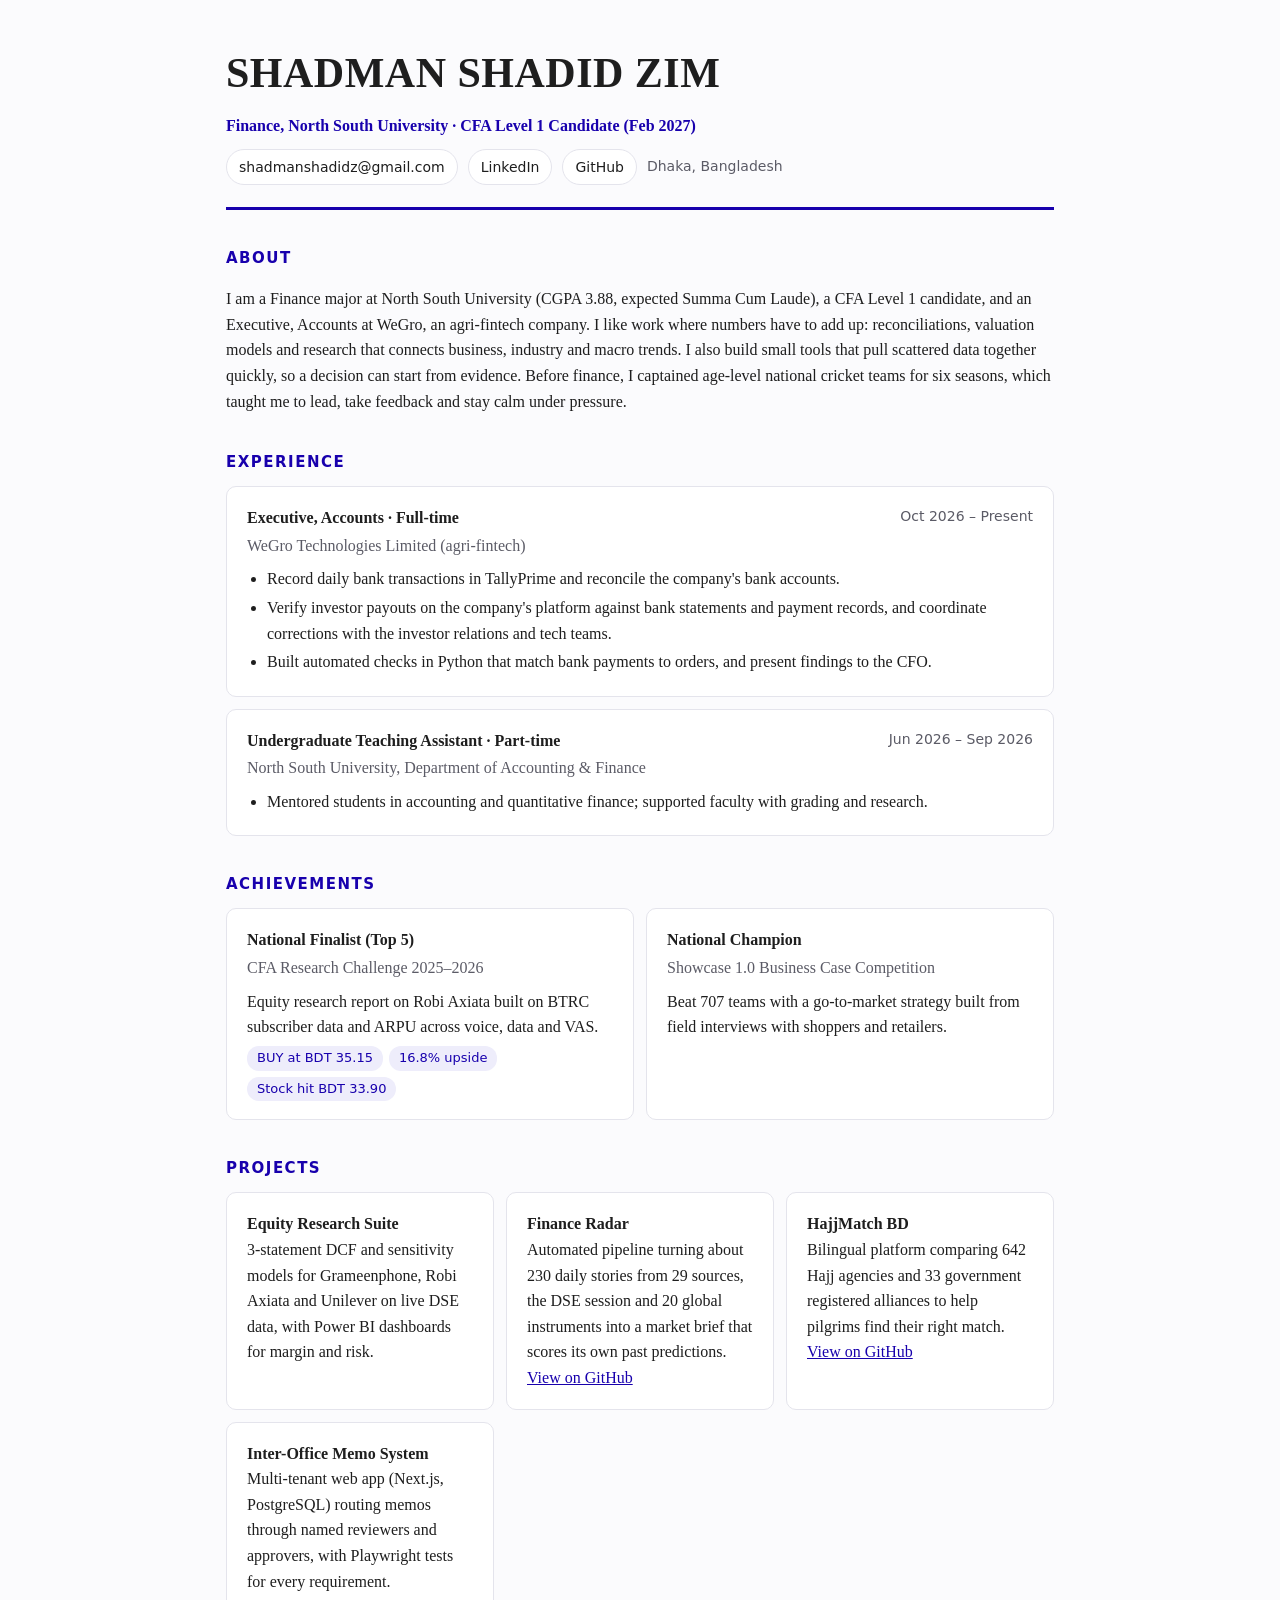
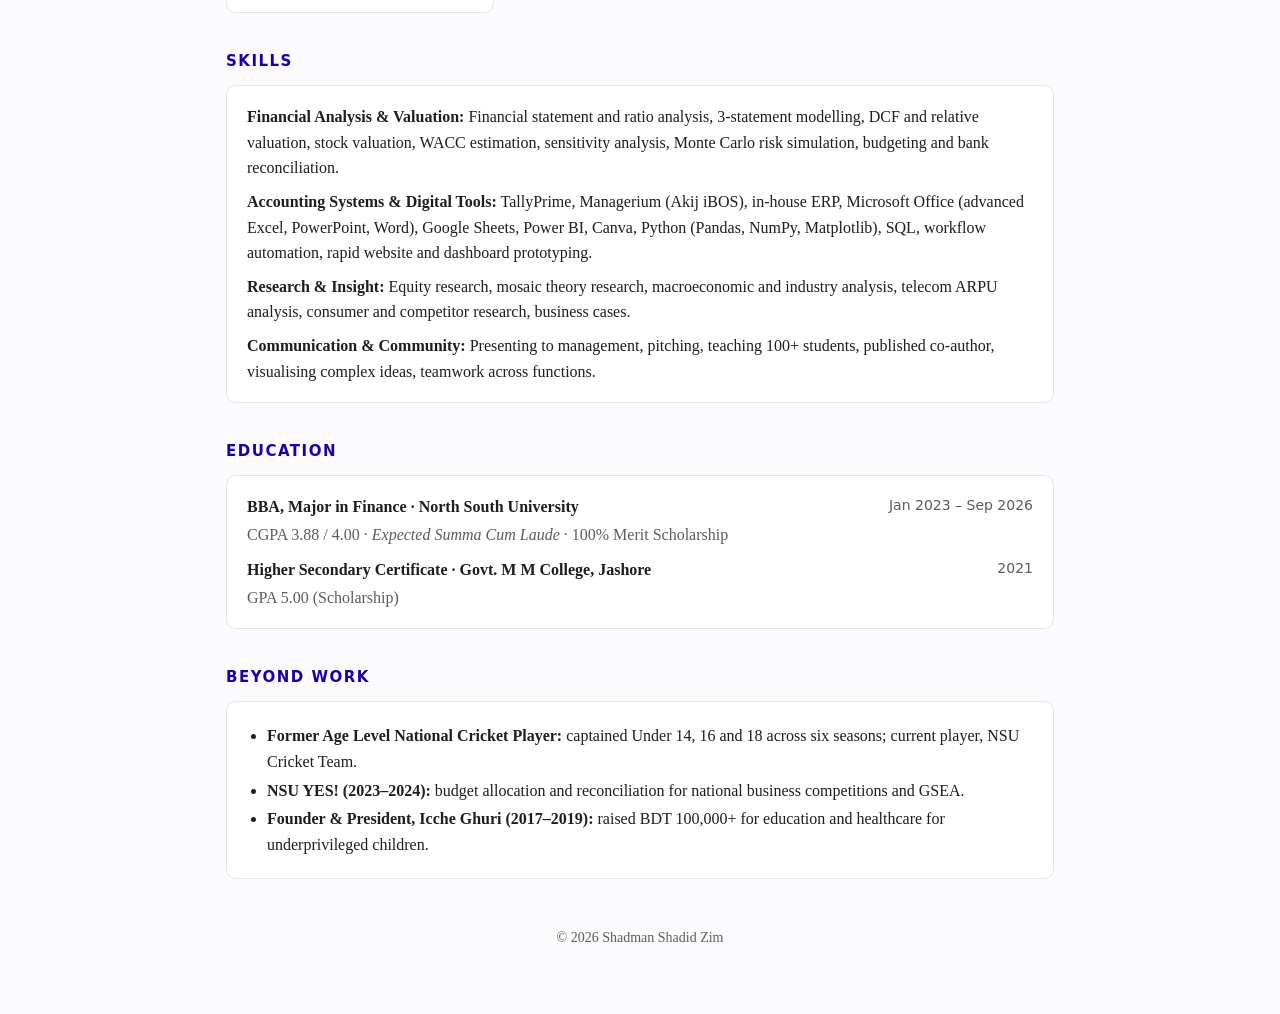
==== index.html @ 45432841 "Personal website Co-Authored-By: Claude Opus 5.5 <noreply@anthropic.com>" ====
<!doctype html>
<html lang="en">
<head>
<meta charset="utf-8">
<meta name="viewport" content="width=device-width, initial-scale=1">
<title>Shadman Shadid Zim</title>
<meta name="description" content="Shadman Shadid Zim: Finance graduate, North South University. CFA Level 1 candidate. Accounts, valuation and equity research, and fast-built finance tools.">
<style>
:root{--bg:#fbfbfd;--card:#ffffff;--ink:#1e1e1e;--muted:#5b5b66;--line:#e4e4ec;--accent:#1800ad;--soft:#eeedfb}
@media (prefers-color-scheme:dark){:root{--bg:#111118;--card:#191922;--ink:#ececf1;--muted:#a3a3b3;--line:#2c2c3a;--accent:#8f86ff;--soft:#22213a}}
*{box-sizing:border-box}
body{margin:0;background:var(--bg);color:var(--ink);font:16px/1.6 Georgia,"Times New Roman",serif}
.wrap{max-width:860px;margin:0 auto;padding:40px 16px 64px}
header{border-bottom:3px solid var(--accent);padding-bottom:22px;margin-bottom:8px}
h1{font-size:clamp(28px,6vw,42px);margin:0;letter-spacing:.5px}
.tag{color:var(--accent);font-weight:bold;margin:6px 0 10px}
.links{display:flex;flex-wrap:wrap;gap:10px;font-family:system-ui,sans-serif;font-size:14px}
.links a{color:var(--ink);text-decoration:none;border:1px solid var(--line);background:var(--card);padding:6px 12px;border-radius:20px}
.links a:hover{border-color:var(--accent);color:var(--accent)}
h2{font-size:15px;letter-spacing:1.5px;text-transform:uppercase;color:var(--accent);margin:36px 0 12px;font-family:system-ui,sans-serif}
.card{background:var(--card);border:1px solid var(--line);border-radius:10px;padding:18px 20px;margin-bottom:12px}
.row{display:flex;justify-content:space-between;gap:12px;flex-wrap:wrap}
.row b{font-size:16px}
.date{color:var(--muted);font-family:system-ui,sans-serif;font-size:14px;white-space:nowrap}
.org{color:var(--muted);margin:2px 0 8px}
ul{margin:6px 0 0;padding-left:20px}
li{margin:3px 0}
.grid{display:grid;grid-template-columns:repeat(auto-fit,minmax(240px,1fr));gap:12px}
.grid .card{margin:0}
.card a{color:var(--accent)}
.stat{display:inline-block;background:var(--soft);color:var(--accent);font-family:system-ui,sans-serif;font-size:13px;padding:2px 10px;border-radius:12px;margin:6px 6px 0 0}
.skills p{margin:0 0 8px}
footer{margin-top:48px;color:var(--muted);font-size:14px;text-align:center}
</style>
</head>
<body>
<div class="wrap">
<header>
  <h1>SHADMAN SHADID ZIM</h1>
  <div class="tag">Finance, North South University · CFA Level 1 Candidate (Feb 2027)</div>
  <div class="links">
    <a href="mailto:shadmanshadidz@gmail.com">shadmanshadidz@gmail.com</a>
    <a href="https://linkedin.com/in/shadman-shadid-zim-642978270">LinkedIn</a>
    <a href="https://github.com/Shadman-Shadid-Zim">GitHub</a>
    <span style="padding:6px 0;color:var(--muted)">Dhaka, Bangladesh</span>
  </div>
</header>

<h2>About</h2>
<p>I am a Finance major at North South University (CGPA 3.88, expected Summa Cum Laude), a CFA Level 1 candidate, and an Executive, Accounts at WeGro, an agri-fintech company. I like work where numbers have to add up: reconciliations, valuation models and research that connects business, industry and macro trends. I also build small tools that pull scattered data together quickly, so a decision can start from evidence. Before finance, I captained age-level national cricket teams for six seasons, which taught me to lead, take feedback and stay calm under pressure.</p>

<h2>Experience</h2>
<div class="card">
  <div class="row"><b>Executive, Accounts · Full-time</b><span class="date">Oct 2026 – Present</span></div>
  <div class="org">WeGro Technologies Limited (agri-fintech)</div>
  <ul>
    <li>Record daily bank transactions in TallyPrime and reconcile the company's bank accounts.</li>
    <li>Verify investor payouts on the company's platform against bank statements and payment records, and coordinate corrections with the investor relations and tech teams.</li>
    <li>Built automated checks in Python that match bank payments to orders, and present findings to the CFO.</li>
  </ul>
</div>
<div class="card">
  <div class="row"><b>Undergraduate Teaching Assistant · Part-time</b><span class="date">Jun 2026 – Sep 2026</span></div>
  <div class="org">North South University, Department of Accounting &amp; Finance</div>
  <ul><li>Mentored students in accounting and quantitative finance; supported faculty with grading and research.</li></ul>
</div>

<h2>Achievements</h2>
<div class="grid">
  <div class="card">
    <b>National Finalist (Top 5)</b><div class="org">CFA Research Challenge 2025–2026</div>
    Equity research report on Robi Axiata built on BTRC subscriber data and ARPU across voice, data and VAS.
    <div><span class="stat">BUY at BDT 35.15</span><span class="stat">16.8% upside</span><span class="stat">Stock hit BDT 33.90</span></div>
  </div>
  <div class="card">
    <b>National Champion</b><div class="org">Showcase 1.0 Business Case Competition</div>
    Beat 707 teams with a go-to-market strategy built from field interviews with shoppers and retailers.
  </div>
</div>

<h2>Projects</h2>
<div class="grid">
  <div class="card"><b>Equity Research Suite</b><br>3-statement DCF and sensitivity models for Grameenphone, Robi Axiata and Unilever on live DSE data, with Power BI dashboards for margin and risk.</div>
  <div class="card"><b>Finance Radar</b><br>Automated pipeline turning about 230 daily stories from 29 sources, the DSE session and 20 global instruments into a market brief that scores its own past predictions.<br><a href="https://github.com/shadmanshadidzim3-commits/Finance_Radar">View on GitHub</a></div>
  <div class="card"><b>HajjMatch BD</b><br>Bilingual platform comparing 642 Hajj agencies and 33 government registered alliances to help pilgrims find their right match.<br><a href="https://github.com/Shadman-Shadid-Zim/hajjmatch-bd">View on GitHub</a></div>
  <div class="card"><b>Inter-Office Memo System</b><br>Multi-tenant web app (Next.js, PostgreSQL) routing memos through named reviewers and approvers, with Playwright tests for every requirement.</div>
</div>

<h2>Skills</h2>
<div class="card skills">
  <p><b>Financial Analysis &amp; Valuation:</b> Financial statement and ratio analysis, 3-statement modelling, DCF and relative valuation, stock valuation, WACC estimation, sensitivity analysis, Monte Carlo risk simulation, budgeting and bank reconciliation.</p>
  <p><b>Accounting Systems &amp; Digital Tools:</b> TallyPrime, Managerium (Akij iBOS), in-house ERP, Microsoft Office (advanced Excel, PowerPoint, Word), Google Sheets, Power BI, Canva, Python (Pandas, NumPy, Matplotlib), SQL, workflow automation, rapid website and dashboard prototyping.</p>
  <p><b>Research &amp; Insight:</b> Equity research, mosaic theory research, macroeconomic and industry analysis, telecom ARPU analysis, consumer and competitor research, business cases.</p>
  <p style="margin:0"><b>Communication &amp; Community:</b> Presenting to management, pitching, teaching 100+ students, published co-author, visualising complex ideas, teamwork across functions.</p>
</div>

<h2>Education</h2>
<div class="card">
  <div class="row"><b>BBA, Major in Finance · North South University</b><span class="date">Jan 2023 – Sep 2026</span></div>
  <div class="org">CGPA 3.88 / 4.00 · <i>Expected Summa Cum Laude</i> · 100% Merit Scholarship</div>
  <div class="row" style="margin-top:10px"><b>Higher Secondary Certificate · Govt. M M College, Jashore</b><span class="date">2021</span></div>
  <div class="org" style="margin-bottom:0">GPA 5.00 (Scholarship)</div>
</div>

<h2>Beyond work</h2>
<div class="card">
  <ul style="margin:0">
    <li><b>Former Age Level National Cricket Player:</b> captained Under 14, 16 and 18 across six seasons; current player, NSU Cricket Team.</li>
    <li><b>NSU YES! (2023–2024):</b> budget allocation and reconciliation for national business competitions and GSEA.</li>
    <li><b>Founder &amp; President, Icche Ghuri (2017–2019):</b> raised BDT 100,000+ for education and healthcare for underprivileged children.</li>
  </ul>
</div>

<footer>© 2026 Shadman Shadid Zim</footer>
</div>
</body>
</html>
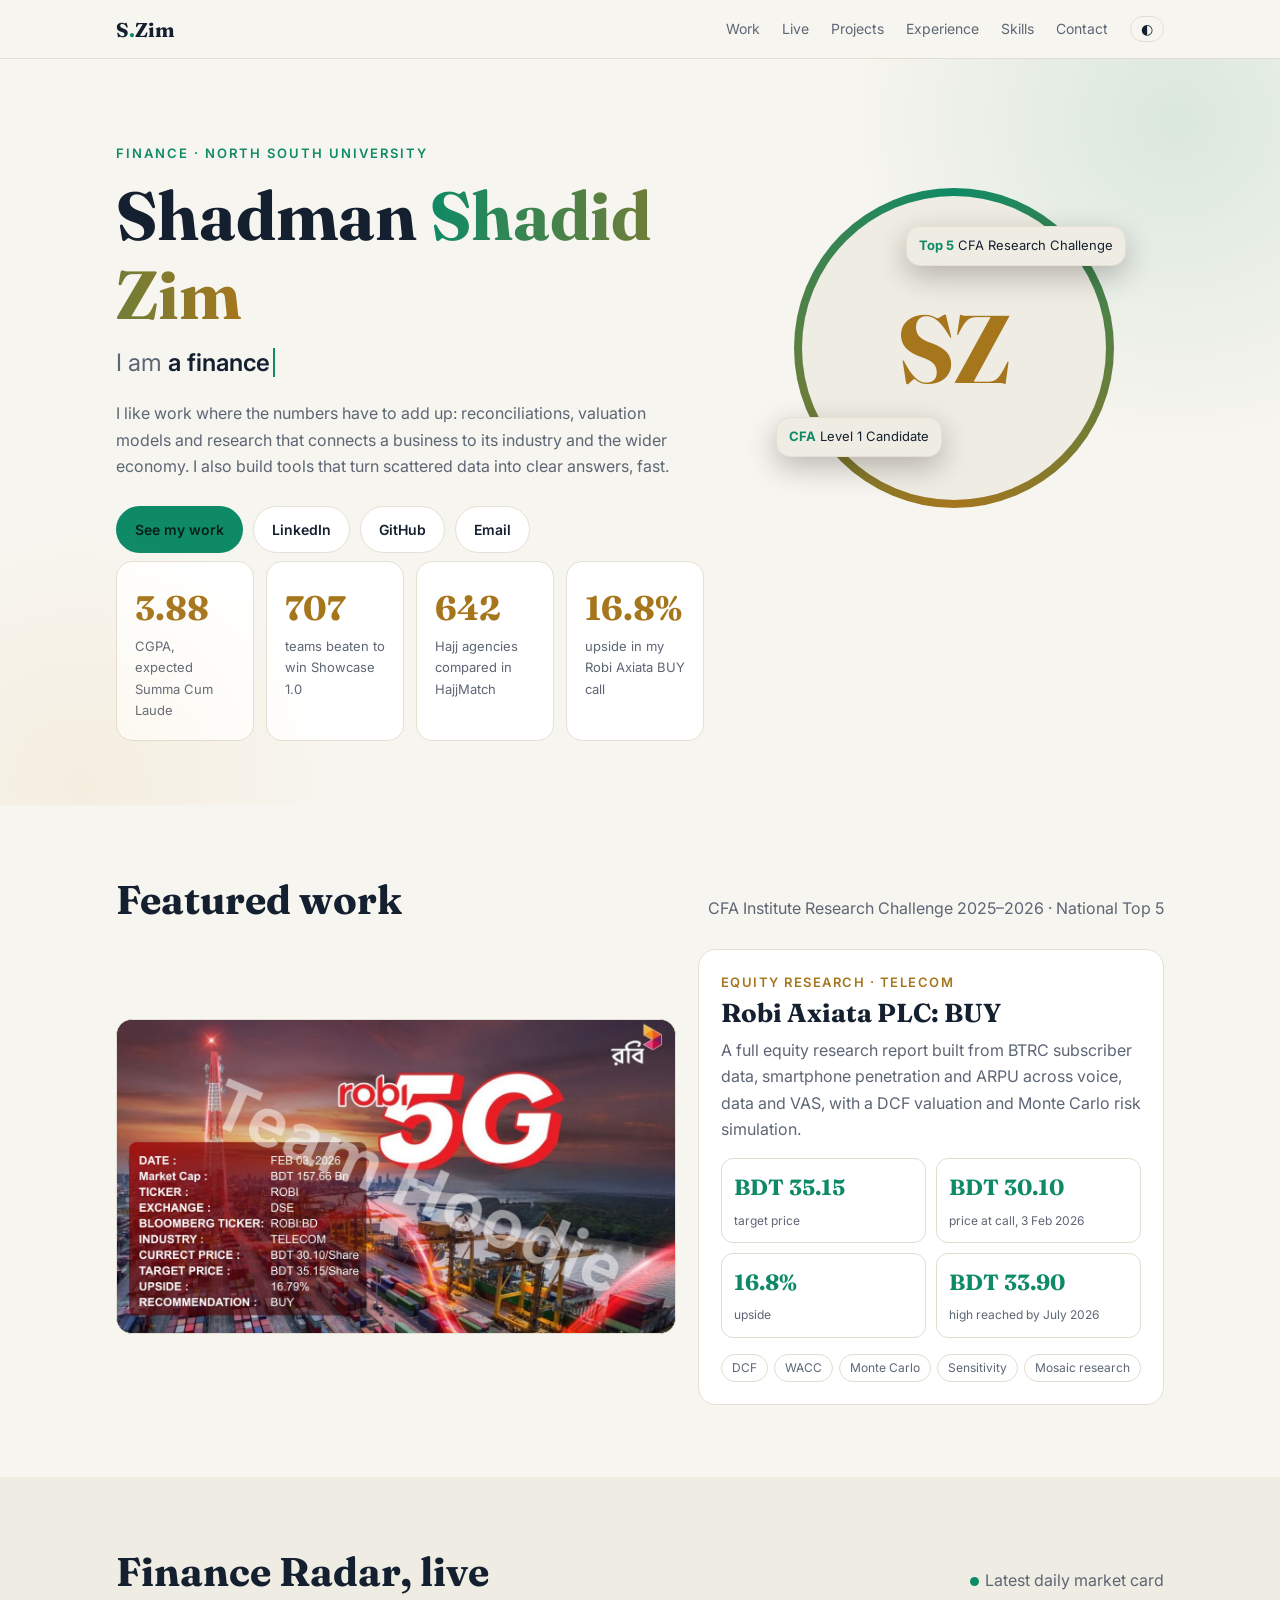
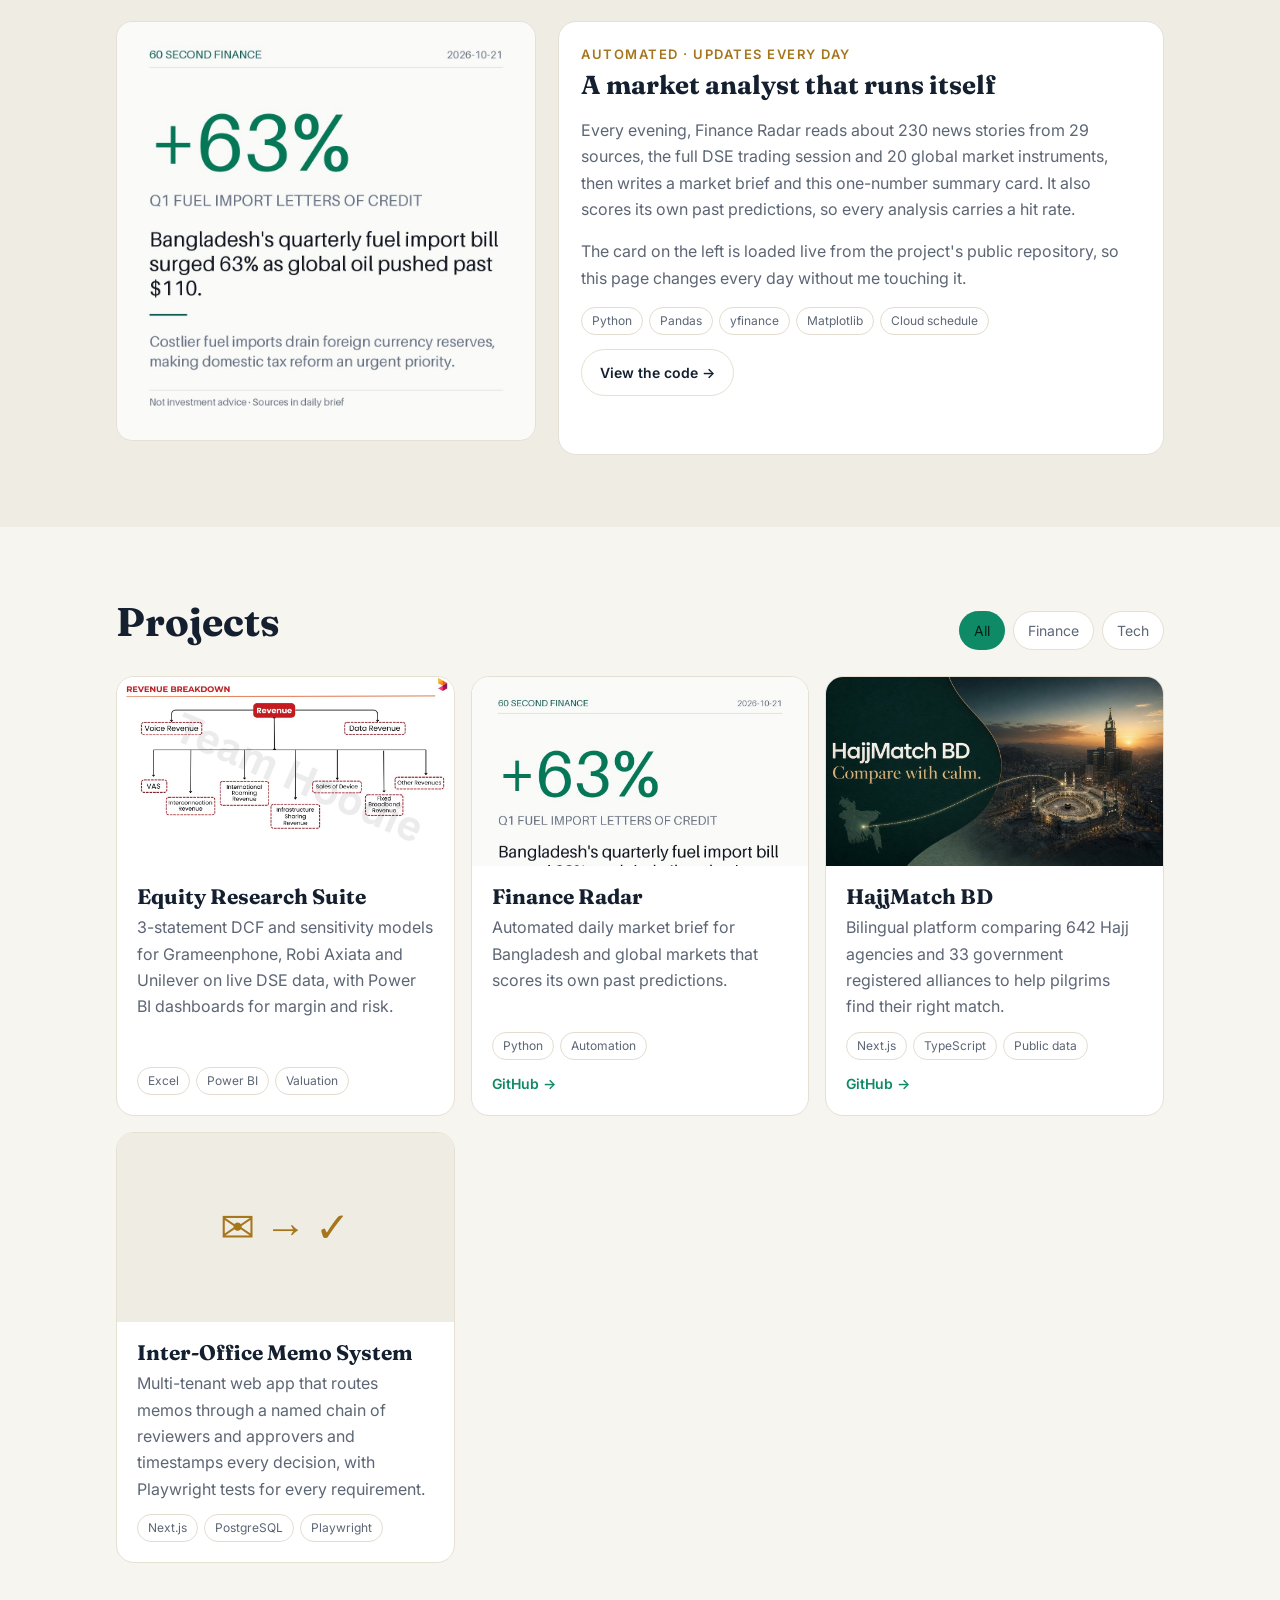
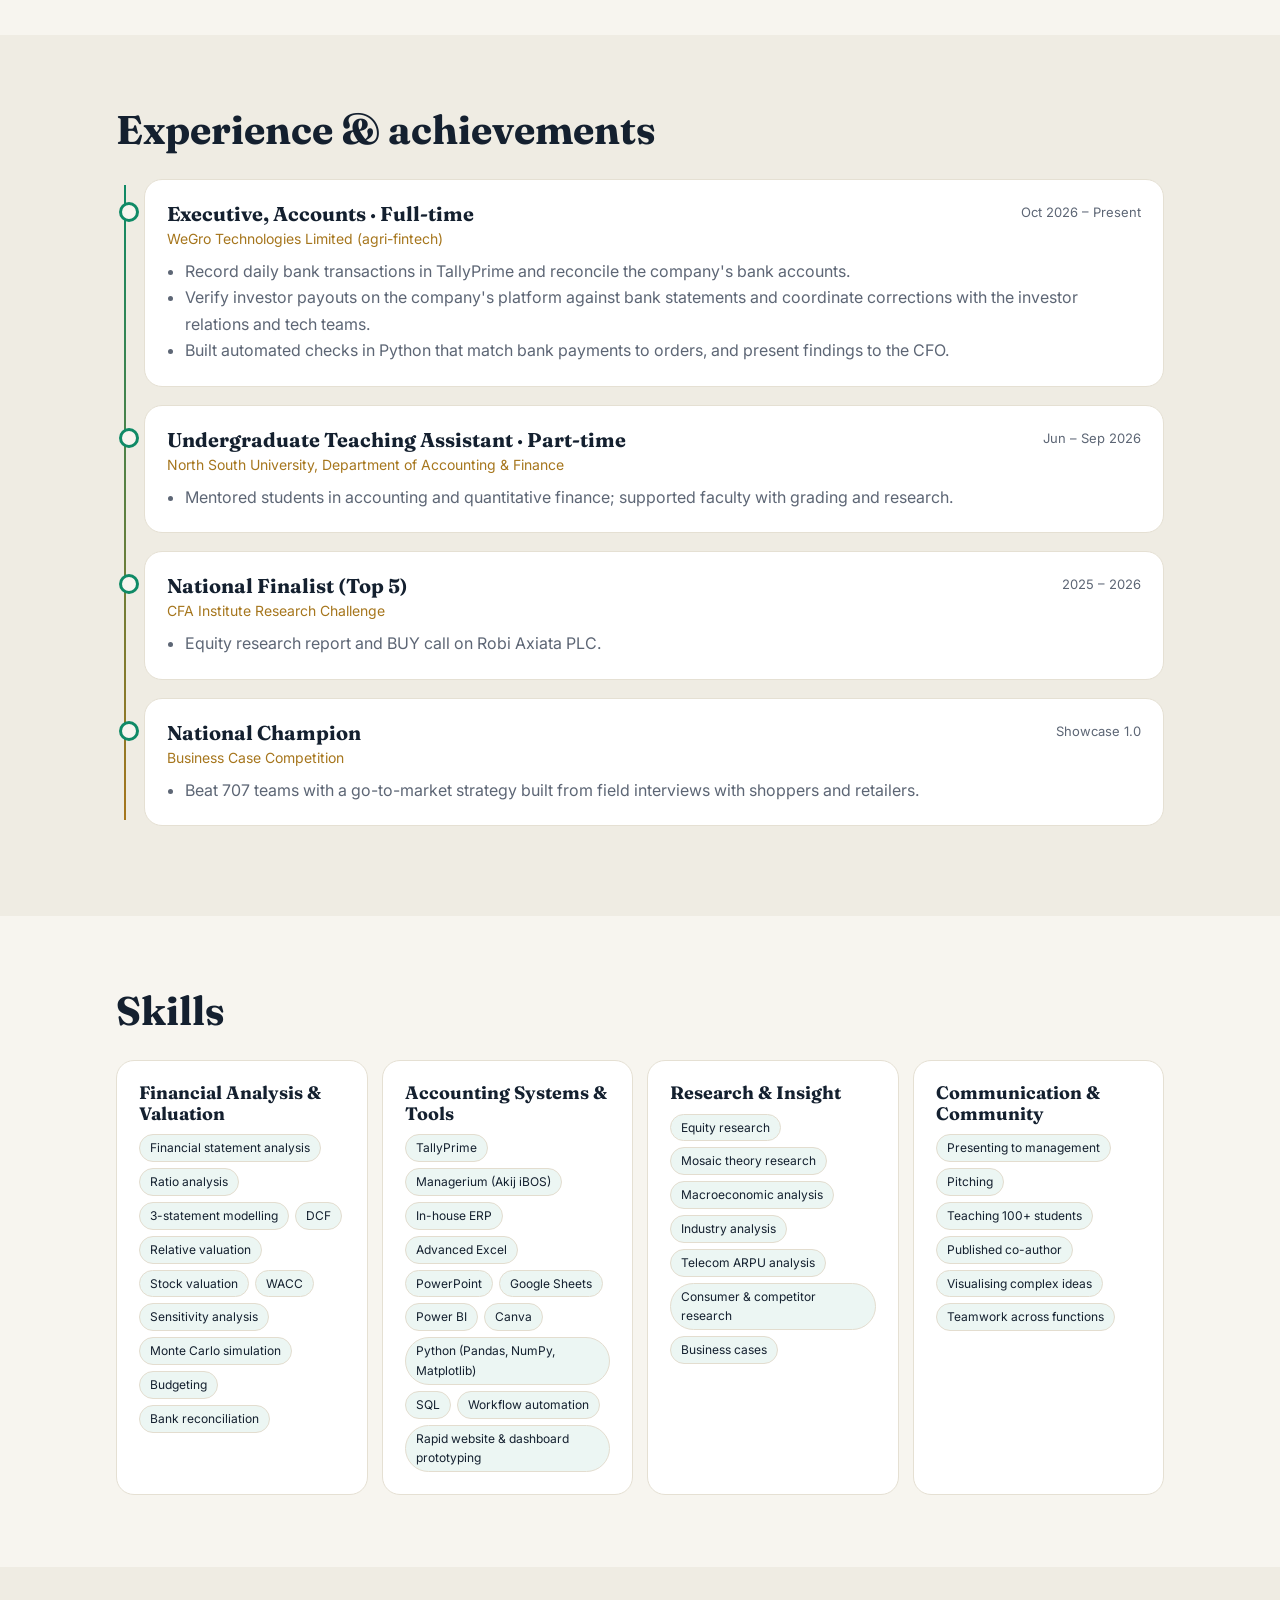
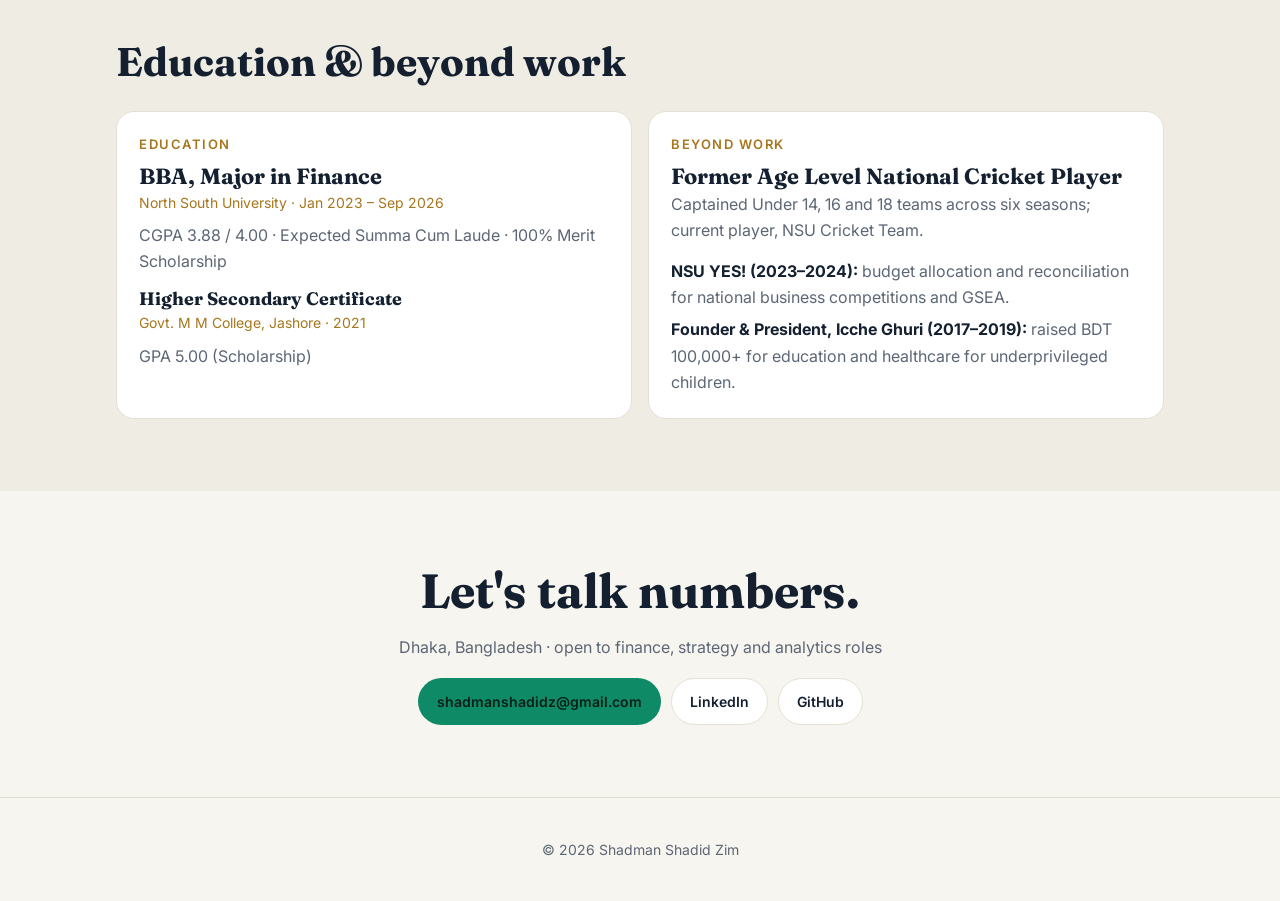
==== commit 5566d660: "Redesign: dark emerald/gold theme, project images, live Finance Radar cards, animations Co-Authored-" ====
--- a/index.html
+++ b/index.html
@@ -4,114 +4,392 @@
 <meta charset="utf-8">
 <meta name="viewport" content="width=device-width, initial-scale=1">
 <title>Shadman Shadid Zim</title>
-<meta name="description" content="Shadman Shadid Zim: Finance graduate, North South University. CFA Level 1 candidate. Accounts, valuation and equity research, and fast-built finance tools.">
+<meta name="description" content="Shadman Shadid Zim: Finance graduate from North South University, CFA Level 1 candidate, equity researcher and builder of finance tools.">
+<meta property="og:title" content="Shadman Shadid Zim">
+<meta property="og:description" content="Finance, valuation and equity research, plus fast-built finance tools.">
+<meta property="og:image" content="https://shadman-shadid-zim.github.io/assets/robi-cover.jpg">
+<link rel="preconnect" href="https://fonts.googleapis.com">
+<link rel="preconnect" href="https://fonts.gstatic.com" crossorigin>
+<link href="https://fonts.googleapis.com/css2?family=Fraunces:opsz,wght@9..144,500;9..144,700&family=Inter:wght@400;500;600&display=swap" rel="stylesheet">
 <style>
-:root{--bg:#fbfbfd;--card:#ffffff;--ink:#1e1e1e;--muted:#5b5b66;--line:#e4e4ec;--accent:#1800ad;--soft:#eeedfb}
-@media (prefers-color-scheme:dark){:root{--bg:#111118;--card:#191922;--ink:#ececf1;--muted:#a3a3b3;--line:#2c2c3a;--accent:#8f86ff;--soft:#22213a}}
+:root{
+  --bg:#0b1220; --bg2:#0f1a2e; --card:rgba(255,255,255,.04); --card-b:rgba(255,255,255,.09);
+  --ink:#eef2f7; --muted:#9aa7bb; --emerald:#2dd4a0; --gold:#e8c27a; --line:rgba(255,255,255,.08);
+  --glow:rgba(45,212,160,.18);
+}
+@media (prefers-color-scheme:light){:root:not([data-theme="dark"]){
+  --bg:#f7f5ef; --bg2:#efece3; --card:#ffffff; --card-b:#e5e0d3; --ink:#14202f; --muted:#5d6675;
+  --emerald:#0f8a66; --gold:#a6761d; --line:#e3ddcf; --glow:rgba(15,138,102,.12)}}
+:root[data-theme="light"]{
+  --bg:#f7f5ef; --bg2:#efece3; --card:#ffffff; --card-b:#e5e0d3; --ink:#14202f; --muted:#5d6675;
+  --emerald:#0f8a66; --gold:#a6761d; --line:#e3ddcf; --glow:rgba(15,138,102,.12)}
 *{box-sizing:border-box}
-body{margin:0;background:var(--bg);color:var(--ink);font:16px/1.6 Georgia,"Times New Roman",serif}
-.wrap{max-width:860px;margin:0 auto;padding:40px 16px 64px}
-header{border-bottom:3px solid var(--accent);padding-bottom:22px;margin-bottom:8px}
-h1{font-size:clamp(28px,6vw,42px);margin:0;letter-spacing:.5px}
-.tag{color:var(--accent);font-weight:bold;margin:6px 0 10px}
-.links{display:flex;flex-wrap:wrap;gap:10px;font-family:system-ui,sans-serif;font-size:14px}
-.links a{color:var(--ink);text-decoration:none;border:1px solid var(--line);background:var(--card);padding:6px 12px;border-radius:20px}
-.links a:hover{border-color:var(--accent);color:var(--accent)}
-h2{font-size:15px;letter-spacing:1.5px;text-transform:uppercase;color:var(--accent);margin:36px 0 12px;font-family:system-ui,sans-serif}
-.card{background:var(--card);border:1px solid var(--line);border-radius:10px;padding:18px 20px;margin-bottom:12px}
-.row{display:flex;justify-content:space-between;gap:12px;flex-wrap:wrap}
-.row b{font-size:16px}
-.date{color:var(--muted);font-family:system-ui,sans-serif;font-size:14px;white-space:nowrap}
-.org{color:var(--muted);margin:2px 0 8px}
-ul{margin:6px 0 0;padding-left:20px}
-li{margin:3px 0}
-.grid{display:grid;grid-template-columns:repeat(auto-fit,minmax(240px,1fr));gap:12px}
-.grid .card{margin:0}
-.card a{color:var(--accent)}
-.stat{display:inline-block;background:var(--soft);color:var(--accent);font-family:system-ui,sans-serif;font-size:13px;padding:2px 10px;border-radius:12px;margin:6px 6px 0 0}
-.skills p{margin:0 0 8px}
-footer{margin-top:48px;color:var(--muted);font-size:14px;text-align:center}
+html{scroll-behavior:smooth}
+body{margin:0;background:var(--bg);color:var(--ink);font:16px/1.65 Inter,system-ui,sans-serif;overflow-x:hidden}
+a{color:inherit}
+h1,h2,h3{font-family:Fraunces,Georgia,serif;line-height:1.15;margin:0}
+.wrap{max-width:1080px;margin:0 auto;padding:0 16px}
+/* nav */
+nav{position:sticky;top:0;z-index:20;backdrop-filter:blur(12px);background:color-mix(in srgb,var(--bg) 78%,transparent);border-bottom:1px solid var(--line)}
+nav .wrap{display:flex;align-items:center;justify-content:space-between;height:58px}
+.logo{font-family:Fraunces,serif;font-weight:700;font-size:20px;text-decoration:none}
+.logo span{color:var(--emerald)}
+.navlinks{display:flex;gap:22px;font-size:14px;align-items:center}
+.navlinks a{text-decoration:none;color:var(--muted)}
+.navlinks a:hover{color:var(--ink)}
+.themebtn{background:none;border:1px solid var(--line);color:var(--ink);border-radius:20px;padding:4px 10px;cursor:pointer;font-size:14px}
+@media(max-width:720px){.navlinks a{display:none}}
+/* hero */
+.hero{position:relative;padding:84px 0 64px;overflow:hidden}
+.hero:before{content:"";position:absolute;inset:-40% -20% auto auto;width:720px;height:720px;border-radius:50%;
+  background:radial-gradient(circle,var(--glow),transparent 65%);animation:float 14s ease-in-out infinite;pointer-events:none}
+.hero:after{content:"";position:absolute;left:-200px;bottom:-260px;width:560px;height:560px;border-radius:50%;
+  background:radial-gradient(circle,rgba(232,194,122,.13),transparent 65%);animation:float 18s ease-in-out infinite reverse;pointer-events:none}
+@keyframes float{50%{transform:translate(-40px,30px)}}
+.hero .wrap{position:relative;display:grid;grid-template-columns:1.4fr 1fr;gap:40px;align-items:center}
+@media(max-width:820px){.hero .wrap{grid-template-columns:1fr}.portrait{order:-1;max-width:220px}}
+.kicker{color:var(--emerald);font-weight:600;letter-spacing:2px;font-size:13px;text-transform:uppercase}
+.hero h1{font-size:clamp(40px,7vw,68px);margin:12px 0 10px}
+.hero h1 em{font-style:normal;background:linear-gradient(90deg,var(--emerald),var(--gold));-webkit-background-clip:text;background-clip:text;color:transparent}
+.typed{font-size:clamp(18px,2.6vw,24px);color:var(--muted);min-height:1.6em}
+.typed b{color:var(--ink);font-weight:600;border-right:2px solid var(--emerald);padding-right:3px;animation:blink 1s step-end infinite}
+@keyframes blink{50%{border-color:transparent}}
+.lead{max-width:560px;color:var(--muted);margin:18px 0 26px}
+.btns{display:flex;flex-wrap:wrap;gap:10px}
+.btn{display:inline-flex;align-items:center;gap:8px;padding:11px 18px;border-radius:999px;text-decoration:none;font-weight:600;font-size:14px;border:1px solid var(--card-b);background:var(--card);transition:transform .2s,border-color .2s}
+.btn:hover{transform:translateY(-2px);border-color:var(--emerald)}
+.btn.primary{background:var(--emerald);color:#062018;border-color:transparent}
+.portrait{position:relative;justify-self:center;width:100%;max-width:320px;aspect-ratio:1}
+.portrait .ring{position:absolute;inset:0;border-radius:50%;padding:3px;background:conic-gradient(var(--emerald),var(--gold),var(--emerald));animation:spin 10s linear infinite}
+@keyframes spin{to{transform:rotate(360deg)}}
+.portrait .face{position:absolute;inset:8px;border-radius:50%;background:var(--bg2);display:grid;place-items:center;overflow:hidden;
+  font-family:Fraunces,serif;font-size:96px;font-weight:700;color:var(--gold)}
+.portrait .face img{width:100%;height:100%;object-fit:cover}
+.badge{position:absolute;background:var(--bg2);border:1px solid var(--card-b);border-radius:14px;padding:8px 12px;font-size:13px;box-shadow:0 10px 30px rgba(0,0,0,.25)}
+.badge b{color:var(--emerald)}
+.b1{left:-18px;bottom:16%}.b2{right:-12px;top:12%}
+/* stats */
+.stats{display:grid;grid-template-columns:repeat(4,1fr);gap:12px;margin-top:8px}
+@media(max-width:720px){.stats{grid-template-columns:repeat(2,1fr)}}
+.stat{background:var(--card);border:1px solid var(--card-b);border-radius:16px;padding:18px}
+.stat .n{font-family:Fraunces,serif;font-size:34px;font-weight:700;color:var(--gold)}
+.stat .l{color:var(--muted);font-size:13px}
+/* sections */
+section{padding:72px 0}
+.sh{display:flex;align-items:baseline;justify-content:space-between;gap:12px;margin-bottom:26px;flex-wrap:wrap}
+.sh h2{font-size:clamp(28px,4vw,40px)}
+.sh p{color:var(--muted);margin:0}
+.card{background:var(--card);border:1px solid var(--card-b);border-radius:18px;padding:22px}
+.reveal{opacity:0;transform:translateY(24px);transition:opacity .7s ease,transform .7s ease}
+.reveal.in{opacity:1;transform:none}
+/* featured */
+.feature{display:grid;grid-template-columns:minmax(0,1.2fr) minmax(0,1fr);gap:22px;align-items:stretch}
+@media(max-width:820px){.feature{grid-template-columns:1fr}}
+.shot{border-radius:16px;overflow:hidden;border:1px solid var(--card-b);position:relative;background:#000}
+.shot img{display:block;width:100%;height:100%;object-fit:cover;transition:transform .6s}
+.shot:hover img{transform:scale(1.04)}
+.swap{position:relative;aspect-ratio:16/9;min-width:0;align-self:center;width:100%}
+.swap img{position:absolute;inset:0;opacity:0;transition:opacity 1s}
+.swap img.on{opacity:1}
+.kpis{display:grid;grid-template-columns:repeat(2,1fr);gap:10px;margin:16px 0}
+.kpi{border:1px solid var(--line);border-radius:12px;padding:10px 12px}
+.kpi b{display:block;font-family:Fraunces,serif;font-size:22px;color:var(--emerald)}
+.kpi span{font-size:12px;color:var(--muted)}
+.tagline{font-size:13px;color:var(--gold);letter-spacing:1.5px;text-transform:uppercase;font-weight:600}
+/* live */
+.live{display:grid;grid-template-columns:minmax(0,420px) minmax(0,1fr);gap:22px}
+@media(max-width:820px){.live{grid-template-columns:1fr}}
+.livecard{aspect-ratio:1;border-radius:16px;overflow:hidden;border:1px solid var(--card-b);background:#fff}
+.livecard img{width:100%;height:100%;object-fit:cover;display:block}
+.dot{display:inline-block;width:9px;height:9px;border-radius:50%;background:var(--emerald);margin-right:6px;box-shadow:0 0 0 0 var(--emerald);animation:pulse 2s infinite}
+@keyframes pulse{70%{box-shadow:0 0 0 10px transparent}}
+.strip{display:grid;grid-template-columns:repeat(5,1fr);gap:8px;margin-top:14px}
+.strip button{padding:0;border:1px solid var(--card-b);border-radius:10px;overflow:hidden;cursor:pointer;background:#fff;aspect-ratio:1;opacity:.75;transition:opacity .2s,transform .2s}
+.strip button:hover,.strip button.sel{opacity:1;transform:translateY(-2px);border-color:var(--emerald)}
+.strip img{width:100%;height:100%;object-fit:cover;display:block}
+/* projects */
+.filters{display:flex;gap:8px;flex-wrap:wrap}
+.filters button{border:1px solid var(--card-b);background:var(--card);color:var(--muted);padding:7px 14px;border-radius:999px;cursor:pointer;font:inherit;font-size:14px}
+.filters button.on{background:var(--emerald);color:#062018;border-color:transparent}
+.grid{display:grid;grid-template-columns:repeat(auto-fill,minmax(300px,1fr));gap:16px}
+.proj{display:flex;flex-direction:column;overflow:hidden;padding:0;transition:transform .25s,border-color .25s}
+.proj:hover{transform:translateY(-4px);border-color:var(--emerald)}
+.proj .thumb{aspect-ratio:16/9;overflow:hidden;background:var(--bg2);display:grid;place-items:center}
+.proj .thumb img{width:100%;height:100%;object-fit:cover}
+.proj .thumb .ph{font-family:Fraunces,serif;font-size:42px;color:var(--gold)}
+.proj .body{padding:18px 20px 20px;flex:1;display:flex;flex-direction:column}
+.proj h3{font-size:21px;margin-bottom:6px}
+.proj p{color:var(--muted);margin:0 0 12px;flex:1}
+.chips{display:flex;flex-wrap:wrap;gap:6px}
+.chip{font-size:12px;border:1px solid var(--line);border-radius:999px;padding:3px 10px;color:var(--muted)}
+.proj a.more{margin-top:12px;color:var(--emerald);text-decoration:none;font-weight:600;font-size:14px}
+.hide{display:none}
+/* timeline */
+.tl{position:relative;padding-left:28px}
+.tl:before{content:"";position:absolute;left:8px;top:6px;bottom:6px;width:2px;background:linear-gradient(var(--emerald),var(--gold))}
+.ti{position:relative;margin-bottom:18px}
+.ti:before{content:"";position:absolute;left:-26px;top:22px;width:14px;height:14px;border-radius:50%;background:var(--bg);border:3px solid var(--emerald)}
+.ti .row{display:flex;justify-content:space-between;gap:10px;flex-wrap:wrap}
+.ti h3{font-size:20px}
+.date{color:var(--muted);font-size:13px;white-space:nowrap}
+.org{color:var(--gold);font-size:14px;margin:2px 0 8px}
+.ti ul{margin:0;padding-left:18px;color:var(--muted)}
+/* skills */
+.sk{display:grid;grid-template-columns:repeat(auto-fit,minmax(240px,1fr));gap:14px}
+.sk h3{font-size:18px;margin-bottom:10px}
+.sk .chips .chip{color:var(--ink);background:color-mix(in srgb,var(--emerald) 8%,transparent)}
+/* beyond */
+.two{display:grid;grid-template-columns:1fr 1fr;gap:16px}
+@media(max-width:820px){.two{grid-template-columns:1fr}}
+footer{border-top:1px solid var(--line);padding:40px 0;text-align:center;color:var(--muted);font-size:14px}
+.contact{text-align:center}
+.contact h2{font-size:clamp(30px,5vw,48px);margin-bottom:10px}
+.contact .btns{justify-content:center;margin-top:18px}
+@media (prefers-reduced-motion:reduce){*{animation:none!important;transition:none!important}.reveal{opacity:1;transform:none}}
 </style>
 </head>
 <body>
-<div class="wrap">
-<header>
-  <h1>SHADMAN SHADID ZIM</h1>
-  <div class="tag">Finance, North South University · CFA Level 1 Candidate (Feb 2027)</div>
-  <div class="links">
-    <a href="mailto:shadmanshadidz@gmail.com">shadmanshadidz@gmail.com</a>
-    <a href="https://linkedin.com/in/shadman-shadid-zim-642978270">LinkedIn</a>
-    <a href="https://github.com/Shadman-Shadid-Zim">GitHub</a>
-    <span style="padding:6px 0;color:var(--muted)">Dhaka, Bangladesh</span>
-  </div>
-</header>
-
-<h2>About</h2>
-<p>I am a Finance major at North South University (CGPA 3.88, expected Summa Cum Laude), a CFA Level 1 candidate, and an Executive, Accounts at WeGro, an agri-fintech company. I like work where numbers have to add up: reconciliations, valuation models and research that connects business, industry and macro trends. I also build small tools that pull scattered data together quickly, so a decision can start from evidence. Before finance, I captained age-level national cricket teams for six seasons, which taught me to lead, take feedback and stay calm under pressure.</p>
-
-<h2>Experience</h2>
-<div class="card">
-  <div class="row"><b>Executive, Accounts · Full-time</b><span class="date">Oct 2026 – Present</span></div>
-  <div class="org">WeGro Technologies Limited (agri-fintech)</div>
-  <ul>
-    <li>Record daily bank transactions in TallyPrime and reconcile the company's bank accounts.</li>
-    <li>Verify investor payouts on the company's platform against bank statements and payment records, and coordinate corrections with the investor relations and tech teams.</li>
-    <li>Built automated checks in Python that match bank payments to orders, and present findings to the CFO.</li>
-  </ul>
+<nav><div class="wrap">
+  <a class="logo" href="#top">S<span>.</span>Zim</a>
+  <div class="navlinks">
+    <a href="#work">Work</a><a href="#live">Live</a><a href="#projects">Projects</a><a href="#experience">Experience</a><a href="#skills">Skills</a><a href="#contact">Contact</a>
+    <button class="themebtn" id="themeBtn" aria-label="Switch theme">◐</button>
+  </div>
+</div></nav>
+
+<header class="hero" id="top"><div class="wrap">
+  <div>
+    <div class="kicker">Finance · North South University</div>
+    <h1>Shadman <em>Shadid Zim</em></h1>
+    <div class="typed" aria-live="polite">I am <b id="typed">a finance graduate</b></div>
+    <p class="lead">I like work where the numbers have to add up: reconciliations, valuation models and research that connects a business to its industry and the wider economy. I also build tools that turn scattered data into clear answers, fast.</p>
+    <div class="btns">
+      <a class="btn primary" href="#work">See my work</a>
+      <a class="btn" href="https://linkedin.com/in/shadman-shadid-zim-642978270">LinkedIn</a>
+      <a class="btn" href="https://github.com/Shadman-Shadid-Zim">GitHub</a>
+      <a class="btn" href="mailto:shadmanshadidz@gmail.com">Email</a>
+    </div>
+  </div>
+  <div class="portrait">
+    <div class="ring"></div>
+    <div class="face" id="face">SZ</div>
+    <div class="badge b1"><b>CFA</b> Level 1 Candidate</div>
+    <div class="badge b2"><b>Top 5</b> CFA Research Challenge</div>
+  </div>
 </div>
-<div class="card">
-  <div class="row"><b>Undergraduate Teaching Assistant · Part-time</b><span class="date">Jun 2026 – Sep 2026</span></div>
-  <div class="org">North South University, Department of Accounting &amp; Finance</div>
-  <ul><li>Mentored students in accounting and quantitative finance; supported faculty with grading and research.</li></ul>
-</div>
-
-<h2>Achievements</h2>
-<div class="grid">
-  <div class="card">
-    <b>National Finalist (Top 5)</b><div class="org">CFA Research Challenge 2025–2026</div>
-    Equity research report on Robi Axiata built on BTRC subscriber data and ARPU across voice, data and VAS.
-    <div><span class="stat">BUY at BDT 35.15</span><span class="stat">16.8% upside</span><span class="stat">Stock hit BDT 33.90</span></div>
-  </div>
-  <div class="card">
-    <b>National Champion</b><div class="org">Showcase 1.0 Business Case Competition</div>
-    Beat 707 teams with a go-to-market strategy built from field interviews with shoppers and retailers.
-  </div>
-</div>
-
-<h2>Projects</h2>
-<div class="grid">
-  <div class="card"><b>Equity Research Suite</b><br>3-statement DCF and sensitivity models for Grameenphone, Robi Axiata and Unilever on live DSE data, with Power BI dashboards for margin and risk.</div>
-  <div class="card"><b>Finance Radar</b><br>Automated pipeline turning about 230 daily stories from 29 sources, the DSE session and 20 global instruments into a market brief that scores its own past predictions.<br><a href="https://github.com/shadmanshadidzim3-commits/Finance_Radar">View on GitHub</a></div>
-  <div class="card"><b>HajjMatch BD</b><br>Bilingual platform comparing 642 Hajj agencies and 33 government registered alliances to help pilgrims find their right match.<br><a href="https://github.com/Shadman-Shadid-Zim/hajjmatch-bd">View on GitHub</a></div>
-  <div class="card"><b>Inter-Office Memo System</b><br>Multi-tenant web app (Next.js, PostgreSQL) routing memos through named reviewers and approvers, with Playwright tests for every requirement.</div>
-</div>
-
-<h2>Skills</h2>
-<div class="card skills">
-  <p><b>Financial Analysis &amp; Valuation:</b> Financial statement and ratio analysis, 3-statement modelling, DCF and relative valuation, stock valuation, WACC estimation, sensitivity analysis, Monte Carlo risk simulation, budgeting and bank reconciliation.</p>
-  <p><b>Accounting Systems &amp; Digital Tools:</b> TallyPrime, Managerium (Akij iBOS), in-house ERP, Microsoft Office (advanced Excel, PowerPoint, Word), Google Sheets, Power BI, Canva, Python (Pandas, NumPy, Matplotlib), SQL, workflow automation, rapid website and dashboard prototyping.</p>
-  <p><b>Research &amp; Insight:</b> Equity research, mosaic theory research, macroeconomic and industry analysis, telecom ARPU analysis, consumer and competitor research, business cases.</p>
-  <p style="margin:0"><b>Communication &amp; Community:</b> Presenting to management, pitching, teaching 100+ students, published co-author, visualising complex ideas, teamwork across functions.</p>
-</div>
-
-<h2>Education</h2>
-<div class="card">
-  <div class="row"><b>BBA, Major in Finance · North South University</b><span class="date">Jan 2023 – Sep 2026</span></div>
-  <div class="org">CGPA 3.88 / 4.00 · <i>Expected Summa Cum Laude</i> · 100% Merit Scholarship</div>
-  <div class="row" style="margin-top:10px"><b>Higher Secondary Certificate · Govt. M M College, Jashore</b><span class="date">2021</span></div>
-  <div class="org" style="margin-bottom:0">GPA 5.00 (Scholarship)</div>
-</div>
-
-<h2>Beyond work</h2>
-<div class="card">
-  <ul style="margin:0">
-    <li><b>Former Age Level National Cricket Player:</b> captained Under 14, 16 and 18 across six seasons; current player, NSU Cricket Team.</li>
-    <li><b>NSU YES! (2023–2024):</b> budget allocation and reconciliation for national business competitions and GSEA.</li>
-    <li><b>Founder &amp; President, Icche Ghuri (2017–2019):</b> raised BDT 100,000+ for education and healthcare for underprivileged children.</li>
-  </ul>
-</div>
+<div class="wrap" style="position:relative">
+  <div class="stats reveal">
+    <div class="stat"><div class="n" data-count="3.88" data-dec="2">0</div><div class="l">CGPA, expected Summa Cum Laude</div></div>
+    <div class="stat"><div class="n" data-count="707">0</div><div class="l">teams beaten to win Showcase 1.0</div></div>
+    <div class="stat"><div class="n" data-count="642">0</div><div class="l">Hajj agencies compared in HajjMatch</div></div>
+    <div class="stat"><div class="n" data-count="16.8" data-dec="1" data-suf="%">0</div><div class="l">upside in my Robi Axiata BUY call</div></div>
+  </div>
+</div></header>
+
+<section id="work"><div class="wrap">
+  <div class="sh reveal"><h2>Featured work</h2><p>CFA Institute Research Challenge 2025–2026 · National Top 5</p></div>
+  <div class="feature reveal">
+    <div class="shot swap" id="robiSwap">
+      <img class="on" src="assets/robi-cover.jpg" alt="Cover of the Robi Axiata equity research report: BUY, target BDT 35.15">
+      <img src="assets/robi-revenue.jpg" alt="Robi Axiata revenue breakdown diagram from the report">
+    </div>
+    <div class="card">
+      <div class="tagline">Equity research · Telecom</div>
+      <h3 style="font-size:26px;margin:6px 0 8px">Robi Axiata PLC: BUY</h3>
+      <p style="color:var(--muted);margin:0">A full equity research report built from BTRC subscriber data, smartphone penetration and ARPU across voice, data and VAS, with a DCF valuation and Monte Carlo risk simulation.</p>
+      <div class="kpis">
+        <div class="kpi"><b>BDT 35.15</b><span>target price</span></div>
+        <div class="kpi"><b>BDT 30.10</b><span>price at call, 3 Feb 2026</span></div>
+        <div class="kpi"><b>16.8%</b><span>upside</span></div>
+        <div class="kpi"><b>BDT 33.90</b><span>high reached by July 2026</span></div>
+      </div>
+      <div class="chips"><span class="chip">DCF</span><span class="chip">WACC</span><span class="chip">Monte Carlo</span><span class="chip">Sensitivity</span><span class="chip">Mosaic research</span></div>
+    </div>
+  </div>
+</div></section>
+
+<section id="live" style="background:var(--bg2)"><div class="wrap">
+  <div class="sh reveal"><h2>Finance Radar, live</h2><p><span class="dot"></span><span id="liveDate">Latest daily market card</span></p></div>
+  <div class="live reveal">
+    <div>
+      <div class="livecard"><img id="liveImg" src="assets/radar-fallback.jpg" alt="Latest Finance Radar market card"></div>
+      <div class="strip" id="strip"></div>
+    </div>
+    <div class="card">
+      <div class="tagline">Automated · updates every day</div>
+      <h3 style="font-size:26px;margin:6px 0 10px">A market analyst that runs itself</h3>
+      <p style="color:var(--muted)">Every evening, Finance Radar reads about 230 news stories from 29 sources, the full DSE trading session and 20 global market instruments, then writes a market brief and this one-number summary card. It also scores its own past predictions, so every analysis carries a hit rate.</p>
+      <p style="color:var(--muted)">The card on the left is loaded live from the project's public repository, so this page changes every day without me touching it.</p>
+      <div class="chips" style="margin:14px 0"><span class="chip">Python</span><span class="chip">Pandas</span><span class="chip">yfinance</span><span class="chip">Matplotlib</span><span class="chip">Cloud schedule</span></div>
+      <a class="btn" href="https://github.com/shadmanshadidzim3-commits/Finance_Radar">View the code →</a>
+    </div>
+  </div>
+</div></section>
+
+<section id="projects"><div class="wrap">
+  <div class="sh reveal"><h2>Projects</h2>
+    <div class="filters" id="filters">
+      <button class="on" data-f="all">All</button><button data-f="finance">Finance</button><button data-f="tech">Tech</button>
+    </div>
+  </div>
+  <div class="grid">
+    <article class="card proj reveal" data-cat="finance">
+      <div class="thumb"><img src="assets/robi-revenue.jpg" alt="Revenue model diagram" loading="lazy"></div>
+      <div class="body"><h3>Equity Research Suite</h3>
+        <p>3-statement DCF and sensitivity models for Grameenphone, Robi Axiata and Unilever on live DSE data, with Power BI dashboards for margin and risk.</p>
+        <div class="chips"><span class="chip">Excel</span><span class="chip">Power BI</span><span class="chip">Valuation</span></div></div>
+    </article>
+    <article class="card proj reveal" data-cat="finance tech">
+      <div class="thumb"><img id="radarThumb" src="assets/radar-fallback.jpg" alt="Finance Radar card" loading="lazy"></div>
+      <div class="body"><h3>Finance Radar</h3>
+        <p>Automated daily market brief for Bangladesh and global markets that scores its own past predictions.</p>
+        <div class="chips"><span class="chip">Python</span><span class="chip">Automation</span></div>
+        <a class="more" href="https://github.com/shadmanshadidzim3-commits/Finance_Radar">GitHub →</a></div>
+    </article>
+    <article class="card proj reveal" data-cat="tech">
+      <div class="thumb"><img src="assets/hajjmatch.jpg" alt="HajjMatch BD banner: Compare with calm"></div>
+      <div class="body"><h3>HajjMatch BD</h3>
+        <p>Bilingual platform comparing 642 Hajj agencies and 33 government registered alliances to help pilgrims find their right match.</p>
+        <div class="chips"><span class="chip">Next.js</span><span class="chip">TypeScript</span><span class="chip">Public data</span></div>
+        <a class="more" href="https://github.com/Shadman-Shadid-Zim/hajjmatch-bd">GitHub →</a></div>
+    </article>
+    <article class="card proj reveal" data-cat="tech">
+      <div class="thumb"><div class="ph">✉ → ✓</div></div>
+      <div class="body"><h3>Inter-Office Memo System</h3>
+        <p>Multi-tenant web app that routes memos through a named chain of reviewers and approvers and timestamps every decision, with Playwright tests for every requirement.</p>
+        <div class="chips"><span class="chip">Next.js</span><span class="chip">PostgreSQL</span><span class="chip">Playwright</span></div></div>
+    </article>
+  </div>
+</div></section>
+
+<section id="experience" style="background:var(--bg2)"><div class="wrap">
+  <div class="sh reveal"><h2>Experience &amp; achievements</h2></div>
+  <div class="tl">
+    <div class="ti card reveal"><div class="row"><h3>Executive, Accounts · Full-time</h3><span class="date">Oct 2026 – Present</span></div>
+      <div class="org">WeGro Technologies Limited (agri-fintech)</div>
+      <ul><li>Record daily bank transactions in TallyPrime and reconcile the company's bank accounts.</li>
+      <li>Verify investor payouts on the company's platform against bank statements and coordinate corrections with the investor relations and tech teams.</li>
+      <li>Built automated checks in Python that match bank payments to orders, and present findings to the CFO.</li></ul></div>
+    <div class="ti card reveal"><div class="row"><h3>Undergraduate Teaching Assistant · Part-time</h3><span class="date">Jun – Sep 2026</span></div>
+      <div class="org">North South University, Department of Accounting &amp; Finance</div>
+      <ul><li>Mentored students in accounting and quantitative finance; supported faculty with grading and research.</li></ul></div>
+    <div class="ti card reveal"><div class="row"><h3>National Finalist (Top 5)</h3><span class="date">2025 – 2026</span></div>
+      <div class="org">CFA Institute Research Challenge</div>
+      <ul><li>Equity research report and BUY call on Robi Axiata PLC.</li></ul></div>
+    <div class="ti card reveal"><div class="row"><h3>National Champion</h3><span class="date">Showcase 1.0</span></div>
+      <div class="org">Business Case Competition</div>
+      <ul><li>Beat 707 teams with a go-to-market strategy built from field interviews with shoppers and retailers.</li></ul></div>
+  </div>
+</div></section>
+
+<section id="skills"><div class="wrap">
+  <div class="sh reveal"><h2>Skills</h2></div>
+  <div class="sk">
+    <div class="card reveal"><h3>Financial Analysis &amp; Valuation</h3><div class="chips">
+      <span class="chip">Financial statement analysis</span><span class="chip">Ratio analysis</span><span class="chip">3-statement modelling</span><span class="chip">DCF</span><span class="chip">Relative valuation</span><span class="chip">Stock valuation</span><span class="chip">WACC</span><span class="chip">Sensitivity analysis</span><span class="chip">Monte Carlo simulation</span><span class="chip">Budgeting</span><span class="chip">Bank reconciliation</span></div></div>
+    <div class="card reveal"><h3>Accounting Systems &amp; Tools</h3><div class="chips">
+      <span class="chip">TallyPrime</span><span class="chip">Managerium (Akij iBOS)</span><span class="chip">In-house ERP</span><span class="chip">Advanced Excel</span><span class="chip">PowerPoint</span><span class="chip">Google Sheets</span><span class="chip">Power BI</span><span class="chip">Canva</span><span class="chip">Python (Pandas, NumPy, Matplotlib)</span><span class="chip">SQL</span><span class="chip">Workflow automation</span><span class="chip">Rapid website &amp; dashboard prototyping</span></div></div>
+    <div class="card reveal"><h3>Research &amp; Insight</h3><div class="chips">
+      <span class="chip">Equity research</span><span class="chip">Mosaic theory research</span><span class="chip">Macroeconomic analysis</span><span class="chip">Industry analysis</span><span class="chip">Telecom ARPU analysis</span><span class="chip">Consumer &amp; competitor research</span><span class="chip">Business cases</span></div></div>
+    <div class="card reveal"><h3>Communication &amp; Community</h3><div class="chips">
+      <span class="chip">Presenting to management</span><span class="chip">Pitching</span><span class="chip">Teaching 100+ students</span><span class="chip">Published co-author</span><span class="chip">Visualising complex ideas</span><span class="chip">Teamwork across functions</span></div></div>
+  </div>
+</div></section>
+
+<section style="background:var(--bg2)"><div class="wrap">
+  <div class="sh reveal"><h2>Education &amp; beyond work</h2></div>
+  <div class="two">
+    <div class="card reveal"><div class="tagline">Education</div>
+      <h3 style="font-size:22px;margin:8px 0 2px">BBA, Major in Finance</h3><div class="org">North South University · Jan 2023 – Sep 2026</div>
+      <p style="color:var(--muted);margin:0 0 14px">CGPA 3.88 / 4.00 · Expected Summa Cum Laude · 100% Merit Scholarship</p>
+      <h3 style="font-size:18px;margin:0 0 2px">Higher Secondary Certificate</h3><div class="org">Govt. M M College, Jashore · 2021</div>
+      <p style="color:var(--muted);margin:0">GPA 5.00 (Scholarship)</p></div>
+    <div class="card reveal"><div class="tagline">Beyond work</div>
+      <h3 style="font-size:22px;margin:8px 0 2px">Former Age Level National Cricket Player</h3>
+      <p style="color:var(--muted);margin:0 0 14px">Captained Under 14, 16 and 18 teams across six seasons; current player, NSU Cricket Team.</p>
+      <p style="color:var(--muted);margin:0 0 6px"><b style="color:var(--ink)">NSU YES! (2023–2024):</b> budget allocation and reconciliation for national business competitions and GSEA.</p>
+      <p style="color:var(--muted);margin:0"><b style="color:var(--ink)">Founder &amp; President, Icche Ghuri (2017–2019):</b> raised BDT 100,000+ for education and healthcare for underprivileged children.</p></div>
+  </div>
+</div></section>
+
+<section id="contact" class="contact"><div class="wrap reveal">
+  <h2>Let's talk numbers.</h2>
+  <p style="color:var(--muted)">Dhaka, Bangladesh · open to finance, strategy and analytics roles</p>
+  <div class="btns">
+    <a class="btn primary" href="mailto:shadmanshadidz@gmail.com">shadmanshadidz@gmail.com</a>
+    <a class="btn" href="https://linkedin.com/in/shadman-shadid-zim-642978270">LinkedIn</a>
+    <a class="btn" href="https://github.com/Shadman-Shadid-Zim">GitHub</a>
+  </div>
+</div></section>
 
 <footer>© 2026 Shadman Shadid Zim</footer>
-</div>
+
+<script>
+(function(){
+  // theme toggle
+  var root=document.documentElement, btn=document.getElementById('themeBtn');
+  try{var t=localStorage.getItem('theme'); if(t) root.setAttribute('data-theme',t);}catch(e){}
+  btn.addEventListener('click',function(){
+    var cur=root.getAttribute('data-theme')||(matchMedia('(prefers-color-scheme: light)').matches?'light':'dark');
+    var nx=cur==='light'?'dark':'light'; root.setAttribute('data-theme',nx);
+    try{localStorage.setItem('theme',nx)}catch(e){}
+  });
+
+  // optional photo: drop assets/photo.jpg into the repo and it appears
+  var ph=new Image(); ph.onload=function(){var f=document.getElementById('face'); f.textContent=''; ph.alt='Shadman Shadid Zim'; f.appendChild(ph);};
+  ph.src='assets/photo.jpg';
+
+  // typewriter
+  var words=['a finance graduate','a CFA Level 1 candidate','an equity researcher','a reconciliation detective','a builder of finance tools','a former national-level cricket captain'];
+  var el=document.getElementById('typed'), wi=0, ci=words[0].length, del=true;
+  var reduce=matchMedia('(prefers-reduced-motion: reduce)').matches;
+  function tick(){
+    var w=words[wi];
+    if(del){ci--; if(ci<=0){del=false; wi=(wi+1)%words.length;}}
+    else{ci++; if(ci>=words[wi].length){del=true; el.textContent=words[wi]; return setTimeout(tick,1700);}}
+    el.textContent=words[wi].slice(0,Math.max(ci,0));
+    setTimeout(tick,del?35:70);
+  }
+  if(!reduce) setTimeout(tick,1800);
+
+  // reveal + counters
+  function count(n){
+    var to=parseFloat(n.dataset.count), dec=+(n.dataset.dec||0), suf=n.dataset.suf||'', t0=null;
+    function step(ts){ if(!t0)t0=ts; var p=Math.min((ts-t0)/1400,1), e=1-Math.pow(1-p,3);
+      n.textContent=(to*e).toFixed(dec)+suf; if(p<1) requestAnimationFrame(step);}
+    reduce?(n.textContent=to.toFixed(dec)+suf):requestAnimationFrame(step);
+  }
+  var io=new IntersectionObserver(function(es){es.forEach(function(e){ if(e.isIntersecting){
+    e.target.classList.add('in'); e.target.querySelectorAll('[data-count]').forEach(count); io.unobserve(e.target);} });},{threshold:.15});
+  document.querySelectorAll('.reveal').forEach(function(r){io.observe(r)});
+
+  // robi image swap
+  var imgs=document.querySelectorAll('#robiSwap img'), k=0;
+  if(!reduce) setInterval(function(){imgs[k].classList.remove('on'); k=(k+1)%imgs.length; imgs[k].classList.add('on');},4000);
+
+  // project filter
+  document.getElementById('filters').addEventListener('click',function(ev){
+    var b=ev.target.closest('button'); if(!b) return;
+    this.querySelectorAll('button').forEach(function(x){x.classList.toggle('on',x===b)});
+    var f=b.dataset.f;
+    document.querySelectorAll('.proj').forEach(function(p){p.classList.toggle('hide', f!=='all' && p.dataset.cat.split(' ').indexOf(f)<0)});
+  });
+
+  // live Finance Radar cards from the public repo
+  var API='https://api.github.com/repos/shadmanshadidzim3-commits/Finance_Radar/contents/data/cards';
+  fetch(API).then(function(r){if(!r.ok) throw 0; return r.json();}).then(function(list){
+    var cards=list.filter(function(x){return /^\d{4}-\d{2}-\d{2}\.png$/.test(x.name)}).sort(function(a,b){return a.name<b.name?1:-1}).slice(0,5);
+    if(!cards.length) return;
+    var live=document.getElementById('liveImg'), date=document.getElementById('liveDate'), strip=document.getElementById('strip');
+    function show(c,btnEl){ live.src=c.download_url; live.alt='Finance Radar card for '+c.name.slice(0,10);
+      date.textContent='Market card for '+new Date(c.name.slice(0,10)+'T00:00:00').toLocaleDateString('en-GB',{day:'numeric',month:'short',year:'numeric'});
+      strip.querySelectorAll('button').forEach(function(x){x.classList.toggle('sel',x===btnEl)}); }
+    cards.forEach(function(c,i){ var b=document.createElement('button'); b.title=c.name.slice(0,10);
+      b.innerHTML='<img loading="lazy" alt="Card '+c.name.slice(0,10)+'" src="'+c.download_url+'">';
+      b.onclick=function(){show(c,b)}; strip.appendChild(b); if(i===0) show(c,b); });
+    document.getElementById('radarThumb').src=cards[0].download_url;
+  }).catch(function(){});
+})();
+</script>
 </body>
 </html>
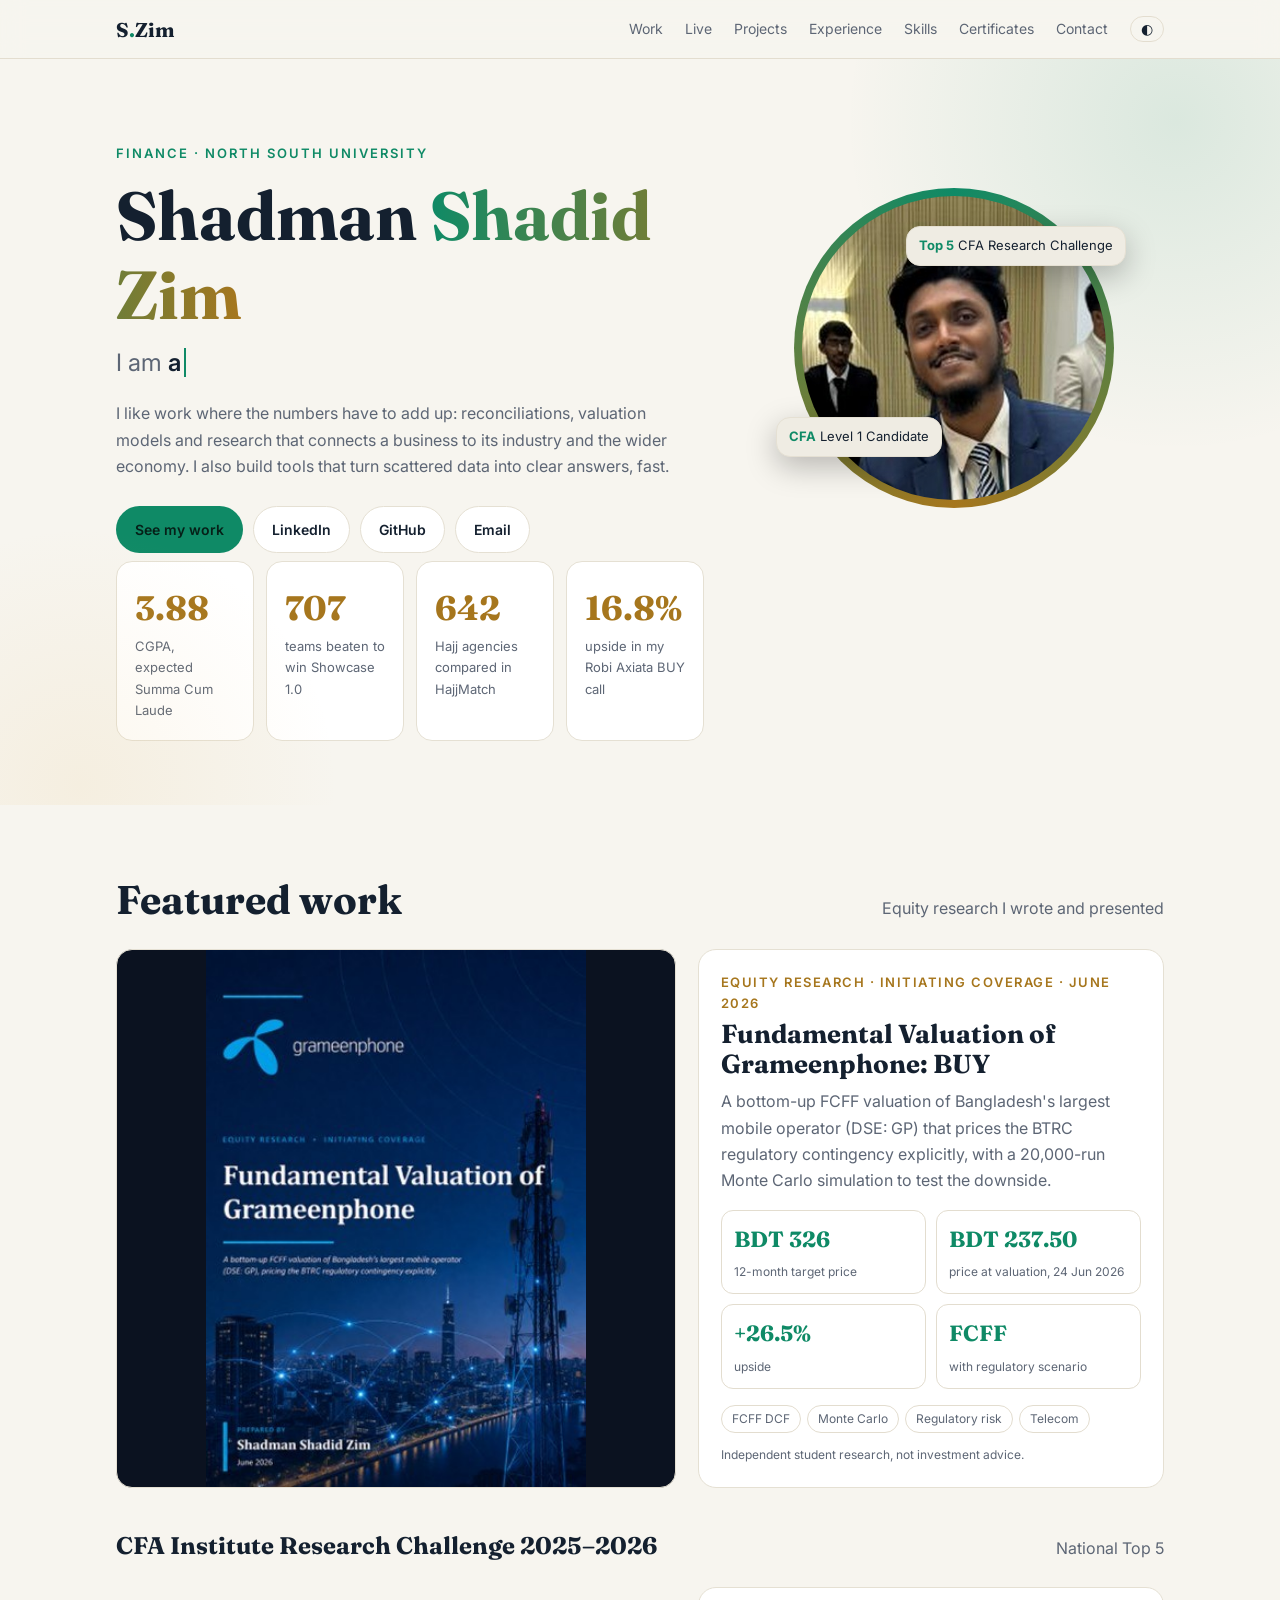
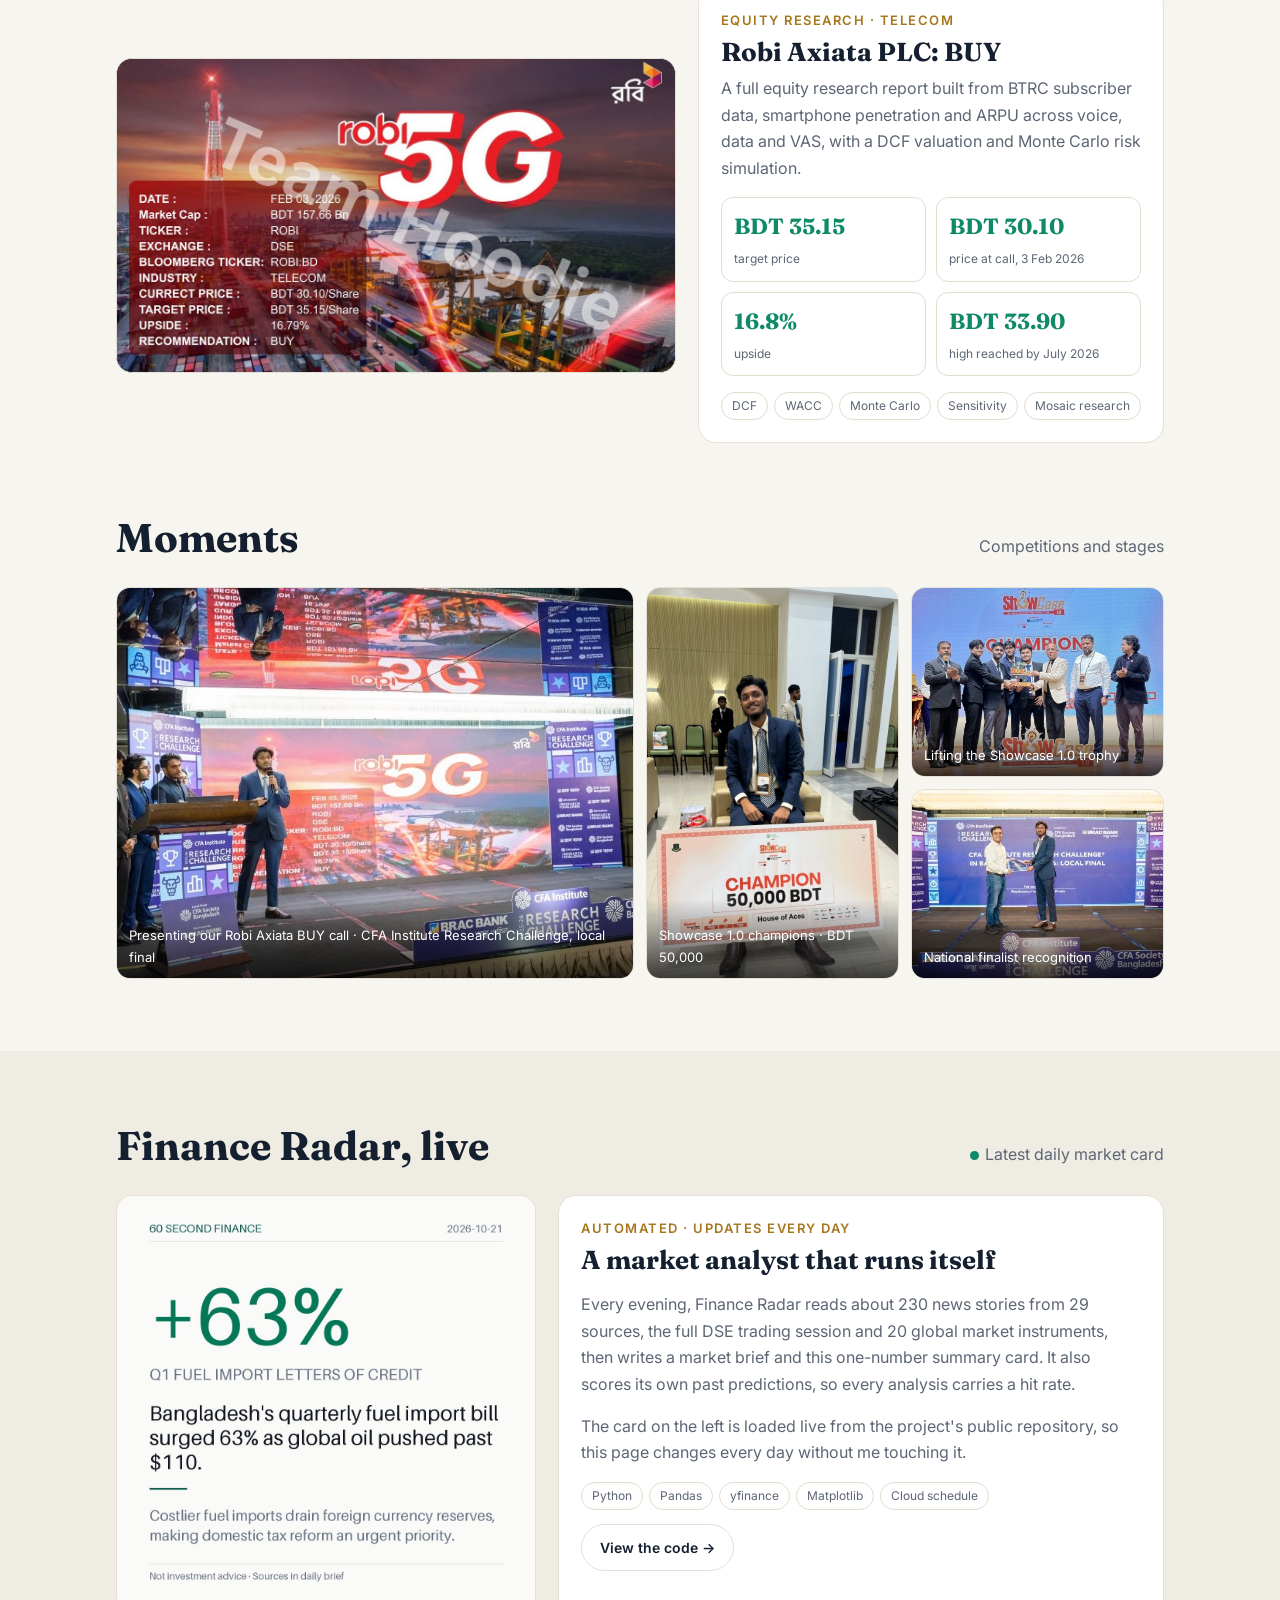
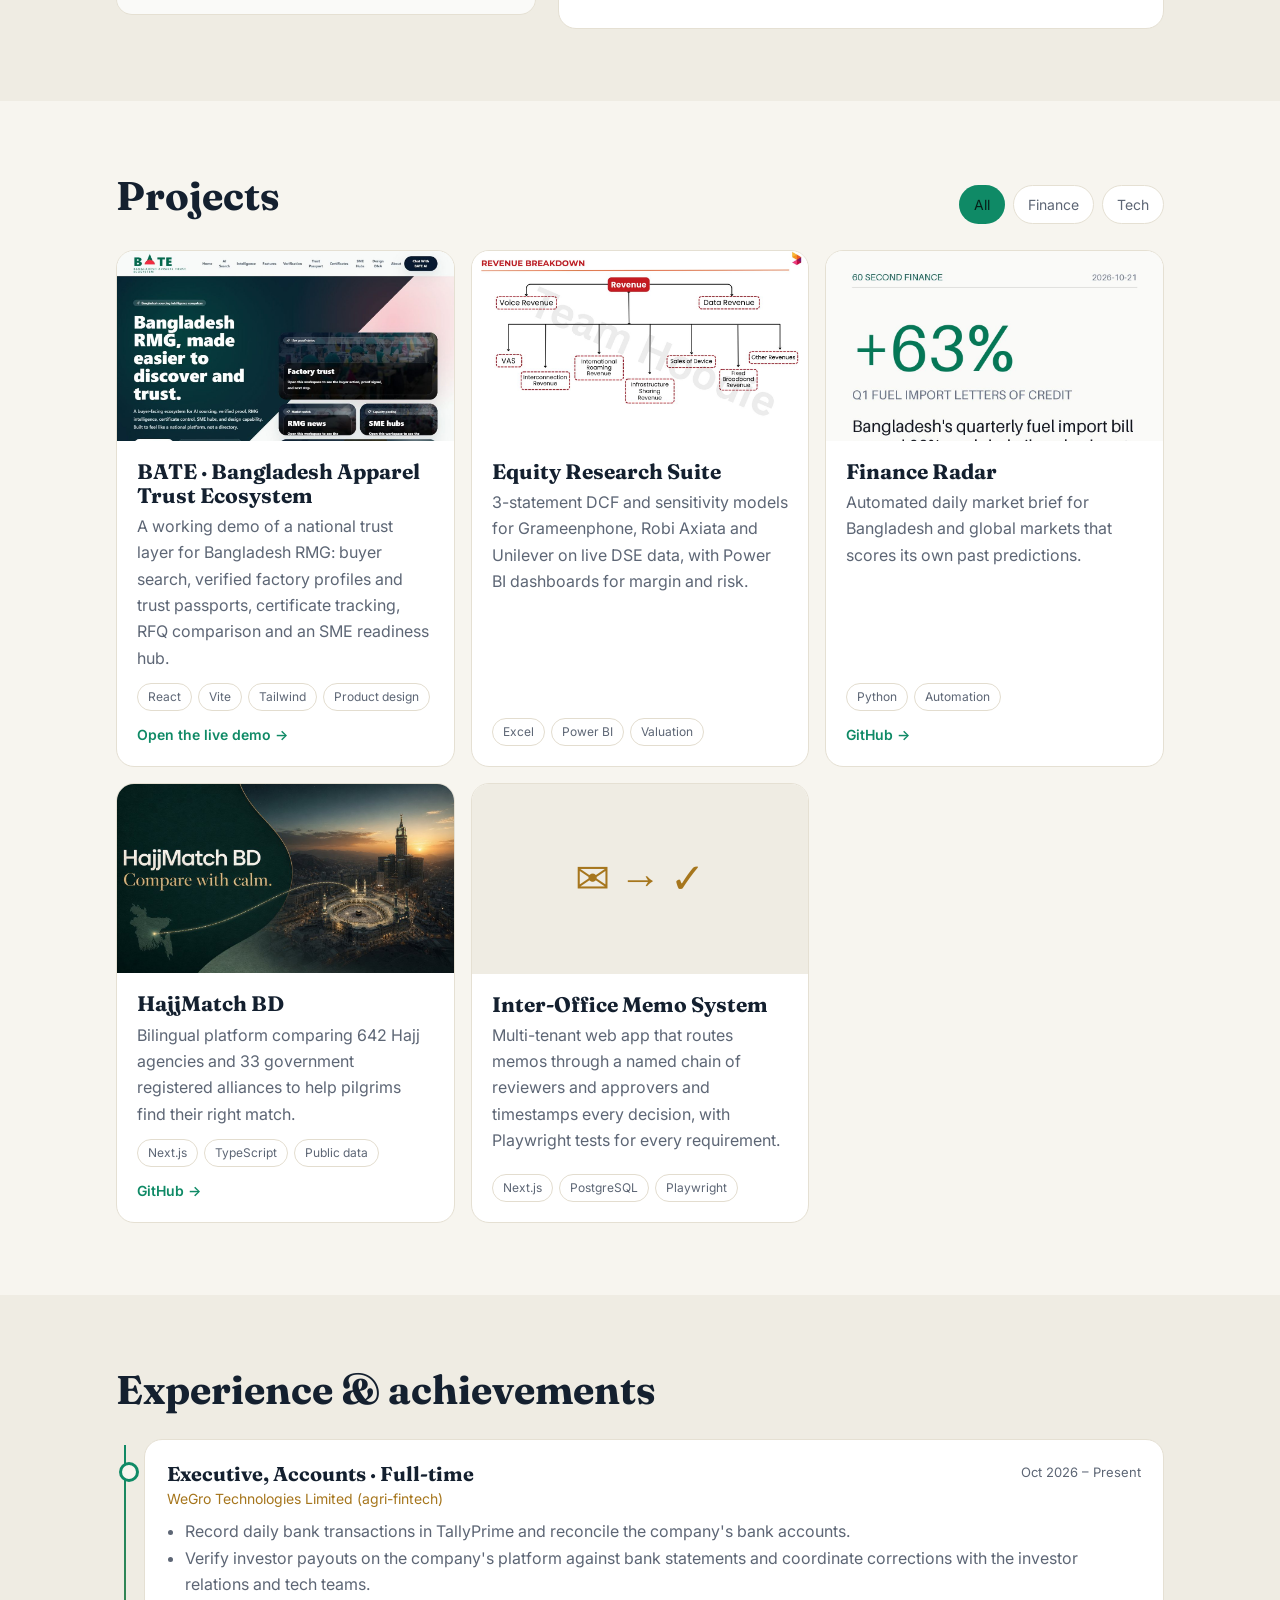
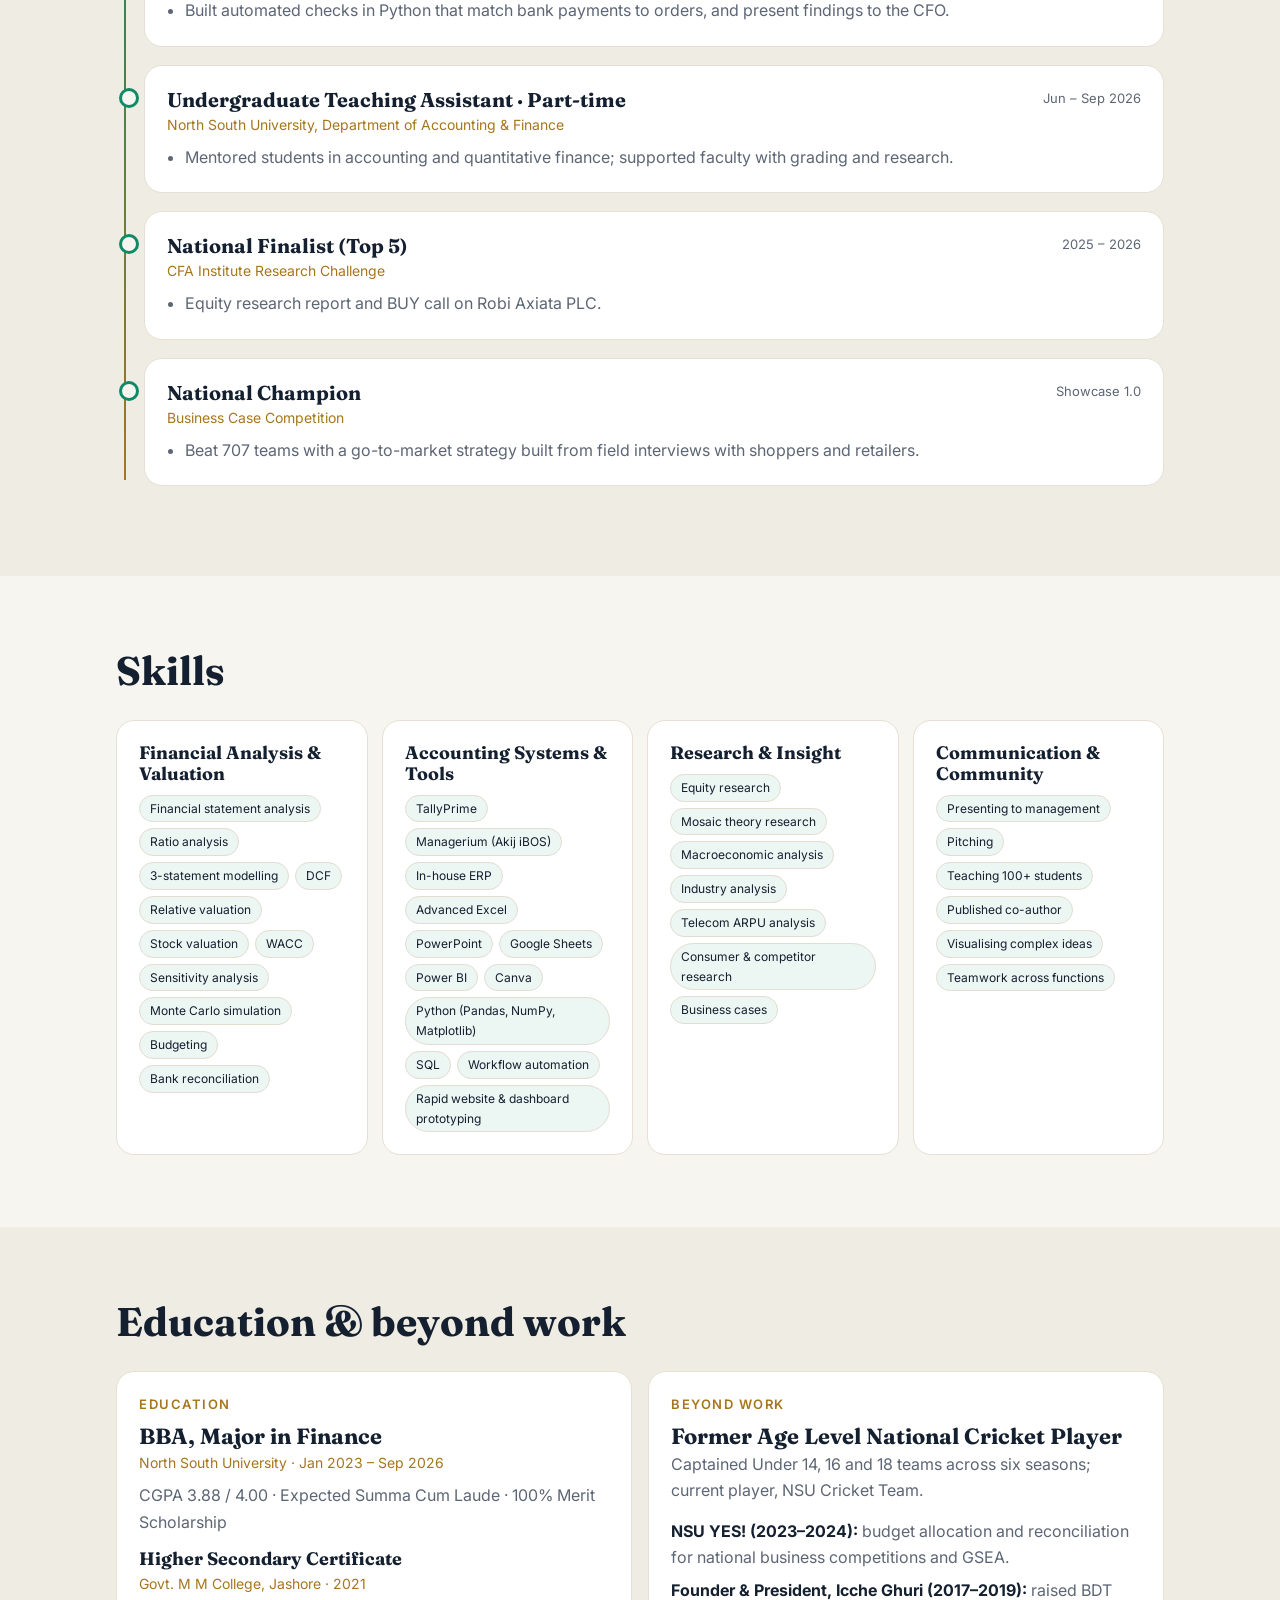
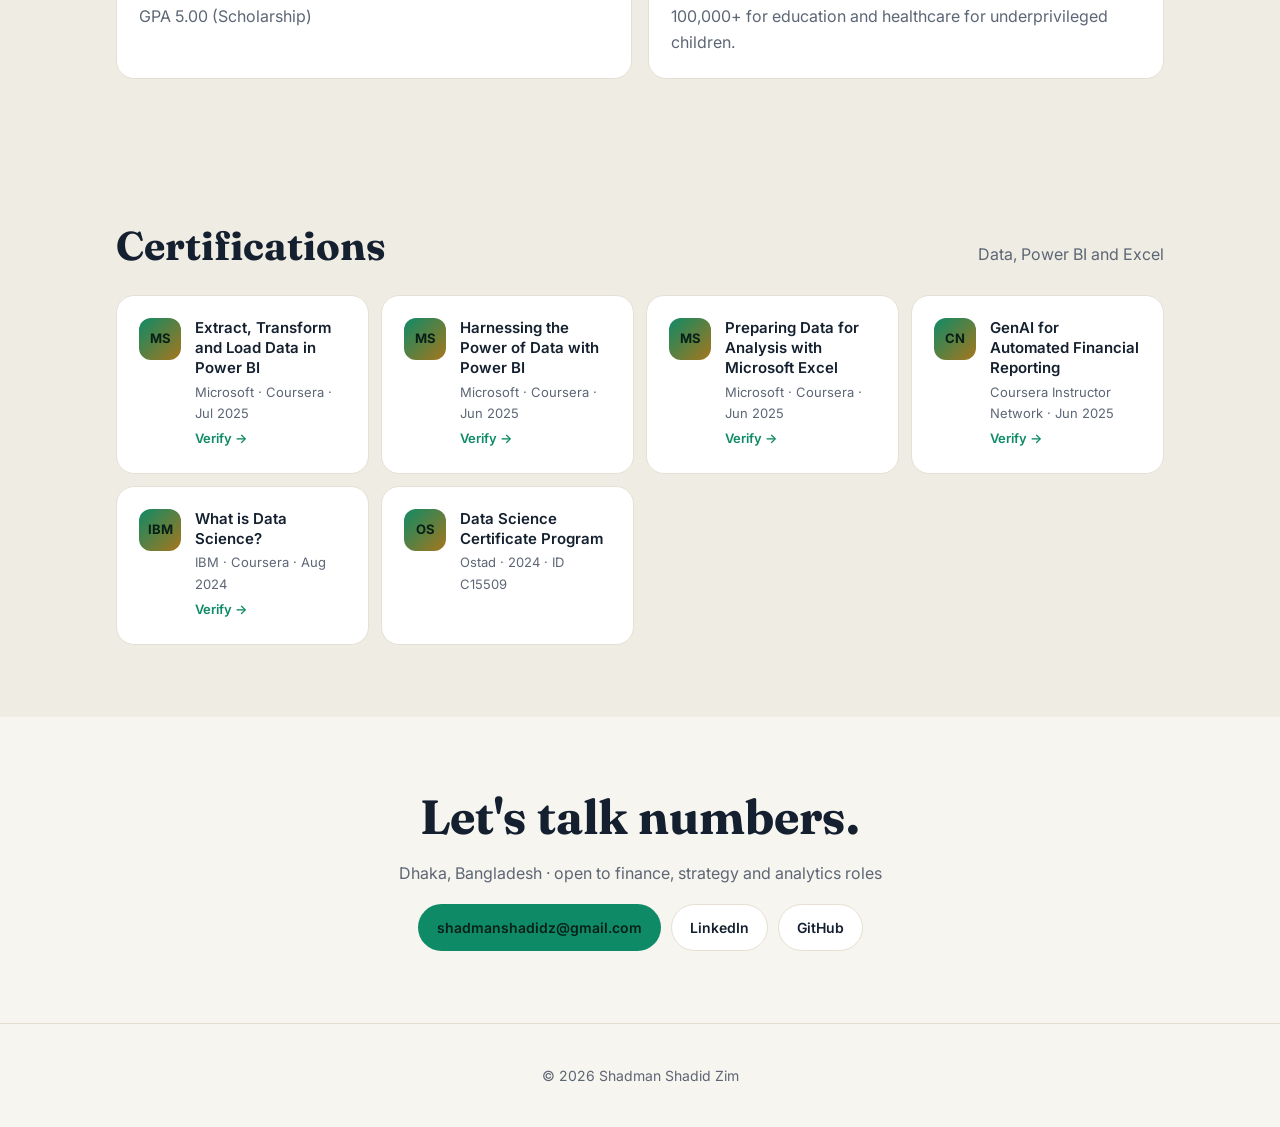
==== commit aacef8df: "Add photo, Grameenphone report, Moments gallery, BATE demo, certifications Co-Authored-By: Claude Op" ====
--- a/index.html
+++ b/index.html
@@ -145,6 +145,24 @@
 .contact{text-align:center}
 .contact h2{font-size:clamp(30px,5vw,48px);margin-bottom:10px}
 .contact .btns{justify-content:center;margin-top:18px}
+
+.tall{aspect-ratio:auto;height:100%;min-height:340px;background:#0b1220}
+.tall img{object-fit:contain}
+.gallery{display:grid;grid-template-columns:repeat(4,1fr);grid-auto-rows:190px;gap:12px}
+.gallery figure{margin:0;position:relative;border-radius:14px;overflow:hidden;border:1px solid var(--card-b);cursor:zoom-in}
+.gallery img{width:100%;height:100%;object-fit:cover;transition:transform .6s}
+.gallery figure:hover img{transform:scale(1.06)}
+.gallery figcaption{position:absolute;left:0;right:0;bottom:0;padding:26px 12px 10px;font-size:13px;color:#fff;background:linear-gradient(transparent,rgba(0,0,0,.75))}
+.g-wide{grid-column:span 2}.g-tall{grid-row:span 2}
+@media(max-width:820px){.gallery{grid-template-columns:repeat(2,1fr);grid-auto-rows:160px}}
+.lb{position:fixed;inset:0;background:rgba(0,0,0,.88);display:none;place-items:center;z-index:50;padding:16px;cursor:zoom-out}
+.lb.on{display:grid}.lb img{max-width:100%;max-height:88vh;border-radius:10px}
+.certs{display:grid;grid-template-columns:repeat(auto-fill,minmax(250px,1fr));gap:12px}
+.cert{display:flex;gap:14px;align-items:flex-start}
+.cert .ic{flex:none;width:42px;height:42px;border-radius:12px;display:grid;place-items:center;font-weight:700;font-size:13px;color:#062018;background:linear-gradient(135deg,var(--emerald),var(--gold))}
+.cert h3{font-family:Inter,sans-serif;font-size:15px;font-weight:600;line-height:1.35;margin:0 0 3px}
+.cert .who{color:var(--muted);font-size:13px}
+.cert a{color:var(--emerald);font-size:13px;text-decoration:none;font-weight:600}
 @media (prefers-reduced-motion:reduce){*{animation:none!important;transition:none!important}.reveal{opacity:1;transform:none}}
 </style>
 </head>
@@ -152,7 +170,7 @@
 <nav><div class="wrap">
   <a class="logo" href="#top">S<span>.</span>Zim</a>
   <div class="navlinks">
-    <a href="#work">Work</a><a href="#live">Live</a><a href="#projects">Projects</a><a href="#experience">Experience</a><a href="#skills">Skills</a><a href="#contact">Contact</a>
+    <a href="#work">Work</a><a href="#live">Live</a><a href="#projects">Projects</a><a href="#experience">Experience</a><a href="#skills">Skills</a><a href="#certs">Certificates</a><a href="#contact">Contact</a>
     <button class="themebtn" id="themeBtn" aria-label="Switch theme">◐</button>
   </div>
 </div></nav>
@@ -187,7 +205,27 @@
 </div></header>
 
 <section id="work"><div class="wrap">
-  <div class="sh reveal"><h2>Featured work</h2><p>CFA Institute Research Challenge 2025–2026 · National Top 5</p></div>
+  <div class="sh reveal"><h2>Featured work</h2><p>Equity research I wrote and presented</p></div>
+  <div class="feature reveal">
+    <div class="shot swap tall" id="gpSwap">
+      <img class="on" src="assets/gp-cover.jpg" alt="Cover of Fundamental Valuation of Grameenphone, by Shadman Shadid Zim, June 2026">
+      <img src="assets/gp-summary.jpg" alt="Executive summary page of the Grameenphone valuation report">
+    </div>
+    <div class="card">
+      <div class="tagline">Equity research · Initiating coverage · June 2026</div>
+      <h3 style="font-size:26px;margin:6px 0 8px">Fundamental Valuation of Grameenphone: BUY</h3>
+      <p style="color:var(--muted);margin:0">A bottom-up FCFF valuation of Bangladesh's largest mobile operator (DSE: GP) that prices the BTRC regulatory contingency explicitly, with a 20,000-run Monte Carlo simulation to test the downside.</p>
+      <div class="kpis">
+        <div class="kpi"><b>BDT 326</b><span>12-month target price</span></div>
+        <div class="kpi"><b>BDT 237.50</b><span>price at valuation, 24 Jun 2026</span></div>
+        <div class="kpi"><b>+26.5%</b><span>upside</span></div>
+        <div class="kpi"><b>FCFF</b><span>with regulatory scenario</span></div>
+      </div>
+      <div class="chips"><span class="chip">FCFF DCF</span><span class="chip">Monte Carlo</span><span class="chip">Regulatory risk</span><span class="chip">Telecom</span></div>
+      <p style="color:var(--muted);font-size:12px;margin:12px 0 0">Independent student research, not investment advice.</p>
+    </div>
+  </div>
+  <div class="sh reveal" style="margin-top:44px"><h3 style="font-size:24px">CFA Institute Research Challenge 2025–2026</h3><p>National Top 5</p></div>
   <div class="feature reveal">
     <div class="shot swap" id="robiSwap">
       <img class="on" src="assets/robi-cover.jpg" alt="Cover of the Robi Axiata equity research report: BUY, target BDT 35.15">
@@ -208,6 +246,17 @@
   </div>
 </div></section>
 
+<section id="moments" style="padding-top:0"><div class="wrap">
+  <div class="sh reveal"><h2>Moments</h2><p>Competitions and stages</p></div>
+  <div class="gallery reveal">
+    <figure class="g-wide g-tall"><img src="assets/cfa-rc-presenting.jpg" alt="Presenting the Robi Axiata BUY call at the CFA Institute Research Challenge local final"><figcaption>Presenting our Robi Axiata BUY call · CFA Institute Research Challenge, local final</figcaption></figure>
+    <figure class="g-tall"><img src="assets/showcase-cheque.jpg" alt="Shadman with the Showcase 1.0 champion cheque of BDT 50,000"><figcaption>Showcase 1.0 champions · BDT 50,000</figcaption></figure>
+    <figure><img src="assets/showcase-champions.jpg" alt="Team House of Aces receiving the Showcase 1.0 champion trophy"><figcaption>Lifting the Showcase 1.0 trophy</figcaption></figure>
+    <figure><img src="assets/cfa-rc-award.jpg" alt="Receiving national finalist recognition at the CFA Institute Research Challenge"><figcaption>National finalist recognition</figcaption></figure>
+  </div>
+</div></section>
+<div class="lb" id="lb"><img alt=""></div>
+
 <section id="live" style="background:var(--bg2)"><div class="wrap">
   <div class="sh reveal"><h2>Finance Radar, live</h2><p><span class="dot"></span><span id="liveDate">Latest daily market card</span></p></div>
   <div class="live reveal">
@@ -233,6 +282,13 @@
     </div>
   </div>
   <div class="grid">
+    <article class="card proj reveal" data-cat="tech finance">
+      <div class="thumb"><img src="assets/bate.jpg" alt="BATE homepage: Bangladesh RMG, made easier to discover and trust"></div>
+      <div class="body"><h3>BATE · Bangladesh Apparel Trust Ecosystem</h3>
+        <p>A working demo of a national trust layer for Bangladesh RMG: buyer search, verified factory profiles and trust passports, certificate tracking, RFQ comparison and an SME readiness hub.</p>
+        <div class="chips"><span class="chip">React</span><span class="chip">Vite</span><span class="chip">Tailwind</span><span class="chip">Product design</span></div>
+        <a class="more" href="bate/">Open the live demo →</a></div>
+    </article>
     <article class="card proj reveal" data-cat="finance">
       <div class="thumb"><img src="assets/robi-revenue.jpg" alt="Revenue model diagram" loading="lazy"></div>
       <div class="body"><h3>Equity Research Suite</h3>
@@ -312,6 +368,11 @@
   </div>
 </div></section>
 
+<section id="certs" style="background:var(--bg2)"><div class="wrap">
+  <div class="sh reveal"><h2>Certifications</h2><p>Data, Power BI and Excel</p></div>
+  <div class="certs"><div class="card cert reveal"><div class="ic">MS</div><div><h3>Extract, Transform and Load Data in Power BI</h3><div class="who">Microsoft · Coursera · Jul 2025</div><a href="https://coursera.org/verify/L4IL5KDSMJTO">Verify →</a></div></div><div class="card cert reveal"><div class="ic">MS</div><div><h3>Harnessing the Power of Data with Power BI</h3><div class="who">Microsoft · Coursera · Jun 2025</div><a href="https://coursera.org/verify/89COMSLRYQEV">Verify →</a></div></div><div class="card cert reveal"><div class="ic">MS</div><div><h3>Preparing Data for Analysis with Microsoft Excel</h3><div class="who">Microsoft · Coursera · Jun 2025</div><a href="https://coursera.org/verify/96N3XSV7W59Q">Verify →</a></div></div><div class="card cert reveal"><div class="ic">CN</div><div><h3>GenAI for Automated Financial Reporting</h3><div class="who">Coursera Instructor Network · Jun 2025</div><a href="https://coursera.org/verify/UEC0U0QFIH63">Verify →</a></div></div><div class="card cert reveal"><div class="ic">IBM</div><div><h3>What is Data Science?</h3><div class="who">IBM · Coursera · Aug 2024</div><a href="https://coursera.org/verify/QWCAV5XEC8OK">Verify →</a></div></div><div class="card cert reveal"><div class="ic">OS</div><div><h3>Data Science Certificate Program</h3><div class="who">Ostad · 2024 · ID C15509</div></div></div></div>
+</div></section>
+
 <section id="contact" class="contact"><div class="wrap reveal">
   <h2>Let's talk numbers.</h2>
   <p style="color:var(--muted)">Dhaka, Bangladesh · open to finance, strategy and analytics roles</p>
@@ -367,6 +428,13 @@
   var imgs=document.querySelectorAll('#robiSwap img'), k=0;
   if(!reduce) setInterval(function(){imgs[k].classList.remove('on'); k=(k+1)%imgs.length; imgs[k].classList.add('on');},4000);
 
+
+  var g=document.querySelectorAll('#gpSwap img'), gk=0;
+  if(!reduce) setInterval(function(){g[gk].classList.remove('on'); gk=(gk+1)%g.length; g[gk].classList.add('on');},4500);
+  var lb=document.getElementById('lb'), lbi=lb.querySelector('img');
+  document.querySelectorAll('.gallery figure').forEach(function(f){f.addEventListener('click',function(){var i=f.querySelector('img'); lbi.src=i.src; lbi.alt=i.alt; lb.classList.add('on');});});
+  lb.addEventListener('click',function(){lb.classList.remove('on')});
+  document.addEventListener('keydown',function(e){if(e.key==='Escape') lb.classList.remove('on')});
   // project filter
   document.getElementById('filters').addEventListener('click',function(ev){
     var b=ev.target.closest('button'); if(!b) return;
@@ -385,7 +453,7 @@
       date.textContent='Market card for '+new Date(c.name.slice(0,10)+'T00:00:00').toLocaleDateString('en-GB',{day:'numeric',month:'short',year:'numeric'});
       strip.querySelectorAll('button').forEach(function(x){x.classList.toggle('sel',x===btnEl)}); }
     cards.forEach(function(c,i){ var b=document.createElement('button'); b.title=c.name.slice(0,10);
-      b.innerHTML='<img loading="lazy" alt="Card '+c.name.slice(0,10)+'" src="'+c.download_url+'">';
+      b.innerHTML='<img alt="Card '+c.name.slice(0,10)+'" src="'+c.download_url+'">';
       b.onclick=function(){show(c,b)}; strip.appendChild(b); if(i===0) show(c,b); });
     document.getElementById('radarThumb').src=cards[0].download_url;
   }).catch(function(){});
